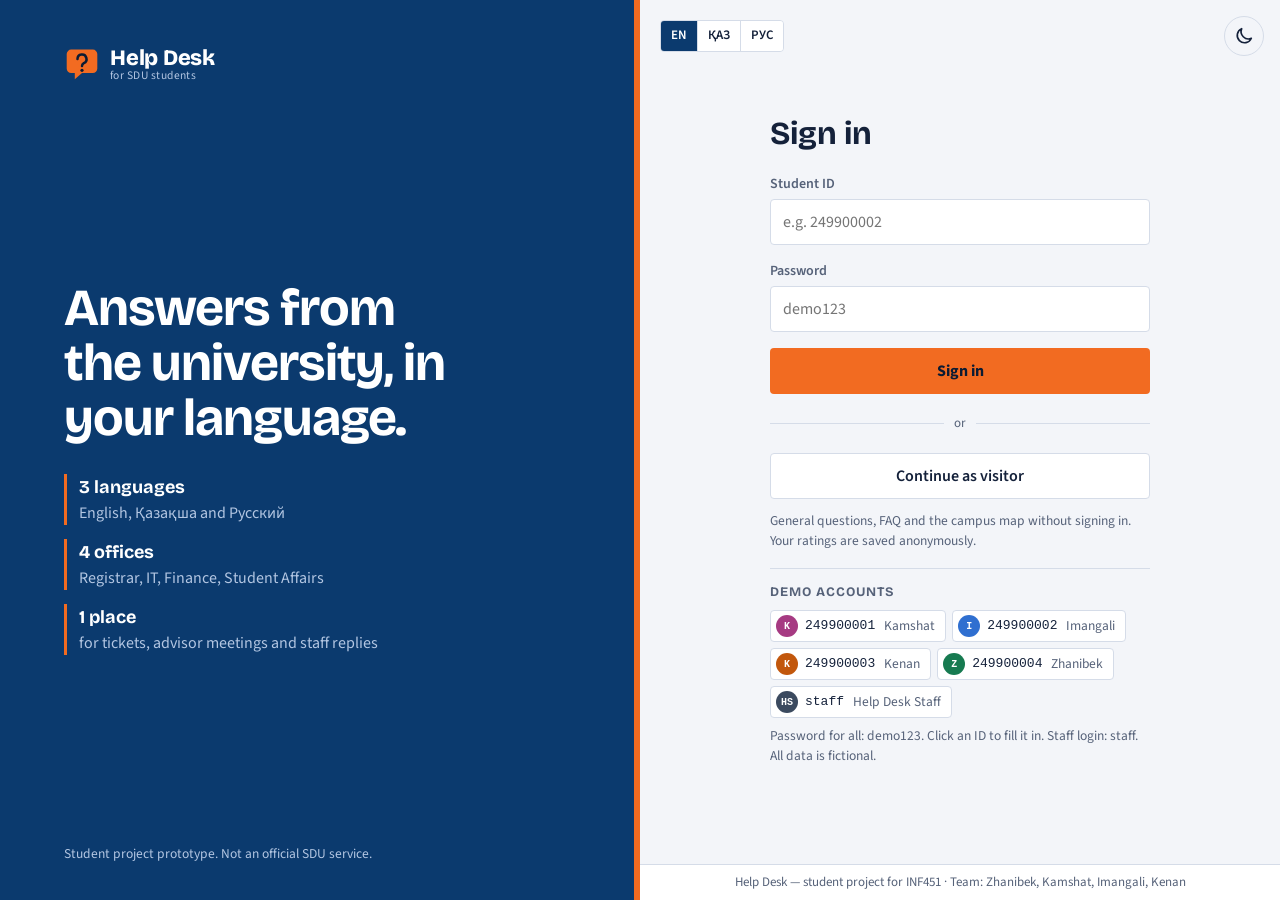
==== index.html @ fba57fc3 "update" ====
<!DOCTYPE html>
<html lang="en">
<head>
  <meta charset="UTF-8">
  <meta name="viewport" content="width=device-width, initial-scale=1.0">
  <title>SDU · Help Desk (demo)</title>
  <link rel="icon" type="image/svg+xml" href="data:image/svg+xml,%3Csvg xmlns='http://www.w3.org/2000/svg' viewBox='0 0 40 40'%3E%3Cpath d='M8 4h24a5 5 0 0 1 5 5v16a5 5 0 0 1-5 5H20l-8 7v-7H8a5 5 0 0 1-5-5V9a5 5 0 0 1 5-5z' fill='%23f26b21'/%3E%3Cpath d='M15 14.5a5 5 0 1 1 7 4.6c-1.4.8-2 1.6-2 3.2' fill='none' stroke='%230b1b33' stroke-width='2.8' stroke-linecap='round'/%3E%3Ccircle cx='20' cy='27' r='1.8' fill='%230b1b33'/%3E%3C/svg%3E">
  <script>try{document.documentElement.dataset.theme=localStorage.getItem('hd-theme')||(matchMedia('(prefers-color-scheme: dark)').matches?'dark':'light')}catch(e){}</script>
  <link rel="preconnect" href="https://fonts.googleapis.com">
  <link rel="preconnect" href="https://fonts.gstatic.com" crossorigin>
  <link rel="stylesheet" href="https://fonts.googleapis.com/css2?family=Bricolage+Grotesque:wght@600;700;800&family=Source+Sans+3:wght@400;500;600;700&display=swap">
  <link rel="stylesheet" href="style.css">
</head>
<body class="auth-out">

<svg width="0" height="0" style="position:absolute" aria-hidden="true" focusable="false">
  <symbol id="mark" viewBox="0 0 40 40">
    <path d="M8 4h24a5 5 0 0 1 5 5v16a5 5 0 0 1-5 5H20l-8 7v-7H8a5 5 0 0 1-5-5V9a5 5 0 0 1 5-5z" fill="#f26b21"/>
    <path d="M15 14.5a5 5 0 1 1 7 4.6c-1.4.8-2 1.6-2 3.2" fill="none" stroke="#0b1b33" stroke-width="2.8" stroke-linecap="round"/>
    <circle cx="20" cy="27" r="1.8" fill="#0b1b33"/>
  </symbol>
  <symbol id="i-sun" viewBox="0 0 24 24"><circle cx="12" cy="12" r="4"/><path d="M12 2.5v2.5M12 19v2.5M2.5 12H5M19 12h2.5M5.3 5.3l1.8 1.8M16.9 16.9l1.8 1.8M5.3 18.7l1.8-1.8M16.9 7.1l1.8-1.8"/></symbol>
  <symbol id="i-moon" viewBox="0 0 24 24"><path d="M20 14.5A8 8 0 0 1 9.5 4a8 8 0 1 0 10.5 10.5z"/></symbol>
</svg>

<div class="login" id="login">
  <div class="login-art">
    <div class="brand">
      <svg class="mark" viewBox="0 0 40 40" aria-hidden="true"><use href="#mark"/></svg>
      <span class="wm"><b>Help Desk</b><small>for SDU students</small></span>
    </div>
    <div class="art-body">
      <h1 data-i18n="login.h1">Answers from the university, in your language.</h1>
      <ul class="facts">
        <li><b data-i18n="login.f1">3 languages</b><span data-i18n="login.f1s">English, Қазақша and Русский</span></li>
        <li><b data-i18n="login.f2">4 offices</b><span data-i18n="login.f2s">Registrar, IT, Finance, Student Affairs</span></li>
        <li><b data-i18n="login.f3">1 place</b><span data-i18n="login.f3s">for tickets, advisor meetings and staff replies</span></li>
      </ul>
    </div>
    <p class="art-note" data-i18n="login.artnote">Student project prototype. Not an official SDU service.</p>
  </div>
  <div class="login-side">
    <div class="langsw" role="group" aria-label="Language">
      <button type="button" data-lang="en">EN</button><button type="button" data-lang="kk">ҚАЗ</button><button type="button" data-lang="ru">РУС</button>
    </div>
    <button type="button" class="icon-btn theme-btn" data-i18n-aria="theme" aria-label="Switch theme">
      <svg class="i i-sun" viewBox="0 0 24 24"><use href="#i-sun"/></svg><svg class="i i-moon" viewBox="0 0 24 24"><use href="#i-moon"/></svg>
    </button>
    <form class="login-card" id="login-form">
      <h2 data-i18n="login.title">Sign in</h2>
      <label class="fld"><span data-i18n="login.id">Student ID</span><input id="l-name" name="login" autocomplete="username" required data-i18n-ph="login.idph" placeholder="e.g. 249900002"></label>
      <label class="fld"><span data-i18n="login.pass">Password</span><input id="l-pass" name="password" type="password" autocomplete="current-password" required placeholder="demo123"></label>
      <p class="err" id="login-err" role="alert" hidden></p>
      <button type="submit" class="primary" data-i18n="login.submit">Sign in</button>
      <div class="orline"><span data-i18n="login.or">or</span></div>
      <button type="button" class="ghost2 guestbtn" id="guest-btn" data-i18n="login.guest">Continue as visitor</button>
      <p class="demo-note guest-note" data-i18n="login.guest.s">General questions, FAQ and the campus map without signing in. Your ratings are saved anonymously.</p>
      <div class="demoacc">
        <h3 data-i18n="login.demo">Demo accounts</h3>
        <div class="accs" id="accounts"></div>
        <p class="demo-note" data-i18n="login.note">Password for all: demo123. Click an ID to fill it in. Staff login: staff. All data is fictional.</p>
      </div>
    </form>
    <footer class="foot" data-i18n="foot">Help Desk — student project for INF451 · Team: Zhanibek, Kamshat, Imangali, Kenan</footer>
  </div>
</div>

<div class="app">
  <header class="bar">
    <button type="button" class="brand" id="brand" data-i18n-aria="brand" aria-label="Help Desk — Home">
      <svg class="mark" viewBox="0 0 40 40" aria-hidden="true"><use href="#mark"/></svg>
      <span class="wm"><b>Help Desk</b><small>for SDU students</small></span>
    </button>
    <button type="button" class="icon-btn menu" id="menu-btn" data-i18n-aria="menu" aria-label="Menu" aria-expanded="false" aria-controls="tabs">
      <svg class="i" viewBox="0 0 24 24"><path d="M4 7h16M4 12h16M4 17h16"/></svg>
    </button>
    <nav class="tabs" id="tabs" aria-label="Sections">
      <button id="nav-chat" class="no-staff" data-view="chat" data-i18n="nav.chat">Chat</button>
      <button id="nav-tickets" class="only-student" data-view="tickets"><span data-i18n="nav.tickets">My tickets</span> <span class="count" id="c-t">0</span></button>
      <button id="nav-appts" class="only-student" data-view="appts"><span data-i18n="nav.appts">Appointments</span> <span class="count" id="c-a">0</span></button>
      <button id="nav-staff" class="only-staff" data-view="staff"><span data-i18n="nav.board">Ticket board</span> <span class="count" id="c-s">0</span></button>
      <button id="nav-review" class="only-staff" data-view="review"><span data-i18n="nav.review">Review queue</span> <span class="count" id="c-r">0</span></button>
      <button id="nav-analytics" class="only-staff" data-view="analytics" data-i18n="nav.analytics">Analytics</button>
      <button id="nav-kb" class="only-staff" data-view="kb" data-i18n="nav.kb">Knowledge base</button>
      <button id="nav-ann" class="only-staff" data-view="ann" data-i18n="nav.ann">Announcements</button>
      <button id="nav-campus" data-view="campus" data-i18n="nav.campus">Campus map</button>
      <button id="nav-faq" data-view="faq" data-i18n="nav.faq">FAQ</button>
      <button id="nav-about" data-view="about" data-i18n="nav.about">About</button>
    </nav>
    <div class="tools">
      <div class="bellwrap only-student">
        <button type="button" class="icon-btn" id="bell" data-i18n-aria="bell" aria-label="Notifications" aria-haspopup="true" aria-expanded="false" aria-controls="bell-pop">
          <svg class="i" viewBox="0 0 24 24"><path d="M6 16v-5a6 6 0 0 1 12 0v5l1.5 2h-15z"/><path d="M10 20.5a2 2 0 0 0 4 0"/></svg>
          <span class="badge" id="bell-n" hidden>0</span>
        </button>
        <div class="pop bellpop" id="bell-pop" hidden><div id="bell-list"></div></div>
      </div>
      <button type="button" class="icon-btn theme-btn" data-i18n-aria="theme" aria-label="Switch theme">
        <svg class="i i-sun" viewBox="0 0 24 24"><use href="#i-sun"/></svg><svg class="i i-moon" viewBox="0 0 24 24"><use href="#i-moon"/></svg>
      </button>
      <div class="usermenu">
        <button type="button" class="userbtn" id="user-btn" aria-haspopup="true" aria-expanded="false" aria-controls="user-menu">
          <span class="av" id="who-av"></span><span class="uname" id="who-name"></span>
          <svg class="i caret" viewBox="0 0 24 24"><path d="m6 9 6 6 6-6"/></svg>
        </button>
        <div class="pop" id="user-menu" hidden>
          <div class="pwho"><b id="mn-name"></b><span id="mn-sub"></span></div>
          <div class="fld langfld"><span data-i18n="menu.lang">Interface language</span>
            <div class="langsw" role="group" aria-label="Language">
              <button type="button" data-lang="en">EN</button><button type="button" data-lang="kk">ҚАЗ</button><button type="button" data-lang="ru">РУС</button>
            </div>
          </div>
          <button type="button" class="mi only-student" id="tour-again" data-i18n="tour.again">Show tour again</button>
          <button type="button" class="mi no-guest" id="nav-reset" data-i18n="menu.reset">Reset demo</button>
          <button type="button" class="mi" id="logout" data-i18n="menu.logout">Log out</button>
        </div>
      </div>
    </div>
  </header>

  <main>
    <section class="view page home" id="v-home">
      <div class="wrap">
        <div class="banners" id="ban-home"></div>
        <p class="eyebrow" data-i18n="home.eyebrow">Student dashboard</p>
        <h2 class="hello" id="hello"></h2>
        <p class="hint" id="home-sub"></p>

        <div class="stats" id="stats"></div>

        <h3 class="sect" data-i18n="qa.title">Quick actions</h3>
        <div class="tiles">
          <button type="button" class="tile" data-qk="q.reg">
            <svg class="i" viewBox="0 0 24 24"><path d="M9 4h6v3H9z"/><path d="M7 5.5H5.5v15h13v-15H17"/><path d="m9 13.5 2 2 4-4.5"/></svg>
            <b data-i18n="t.reg">Registration</b><span data-i18n="t.reg.s">Check holds and prerequisites</span>
          </button>
          <button type="button" class="tile" id="tile-pay" data-qk="q.pay">
            <svg class="i" viewBox="0 0 24 24"><rect x="3" y="6" width="18" height="12" rx="1.5"/><path d="M3 10h18M6.5 15h3"/></svg>
            <b id="tile-pay-t">Pay tuition</b><span id="tile-pay-s">Balance and deadline</span>
          </button>
          <button type="button" class="tile" data-qk="q.adv">
            <svg class="i" viewBox="0 0 24 24"><rect x="4" y="5.5" width="16" height="15" rx="1.5"/><path d="M4 10h16M8.5 3.5v4M15.5 3.5v4"/></svg>
            <b data-i18n="t.adv">Book advisor</b><span data-i18n="t.adv.s">Pick a free slot</span>
          </button>
          <button type="button" class="tile" data-qk="q.it">
            <svg class="i" viewBox="0 0 24 24"><rect x="3" y="4.5" width="18" height="12" rx="1.5"/><path d="M8 20h8M12 16.5V20"/></svg>
            <b data-i18n="t.it">IT help</b><span data-i18n="t.it.s">Password, Wi-Fi, portal</span>
          </button>
          <button type="button" class="tile" data-qk="q.staff">
            <svg class="i" viewBox="0 0 24 24"><circle cx="12" cy="8.5" r="3.5"/><path d="M5 20c.8-4 3.5-6 7-6s6.2 2 7 6"/></svg>
            <b data-i18n="t.staff">Talk to staff</b><span data-i18n="t.staff.s">Join the queue</span>
          </button>
        </div>

        <form class="askbox" id="ask-form">
          <label for="ask-q" class="sect" data-i18n="ask.title">Ask Help Desk</label>
          <div class="askrow">
            <input id="ask-q" autocomplete="off" data-i18n-ph="ask.ph" placeholder="Ask Help Desk anything…">
            <button type="submit" class="primary" data-i18n="ask.send">Send</button>
          </div>
        </form>

        <div class="duo">
          <section class="blk"><h3 class="sect" data-i18n="dl.title">Upcoming deadlines</h3><ol class="dlist" id="deadlines"></ol></section>
          <section class="blk"><h3 class="sect" data-i18n="rec.title">Recent tickets</h3><div id="recent"></div></section>
        </div>
      </div>
    </section>

    <section class="view chatview" id="v-chat" hidden>
      <div class="chatwrap">
        <div class="banners" id="ban-chat"></div>
        <div class="log" id="log" aria-live="polite"></div>
        <div class="compose">
          <div class="quick" id="quick"></div>
          <form class="in" id="form">
            <input id="q" autocomplete="off" data-i18n-ph="chat.ph" placeholder="Type your question…" aria-label="Your question">
            <button type="submit" data-i18n="chat.send">Send</button>
          </form>
          <div class="sugg" id="sugg" hidden aria-live="polite"></div>
        </div>
      </div>
    </section>

    <section class="view page" id="v-tickets" hidden>
      <div class="wrap">
        <h2 data-i18n="tk.title">My tickets</h2>
        <p class="hint" data-i18n="tk.hint">Requests the assistant sent to university offices. Staff replies appear here.</p>
        <div id="tickets"></div>
      </div>
    </section>

    <section class="view page" id="v-appts" hidden>
      <div class="wrap">
        <h2 data-i18n="ap.title">Appointments</h2>
        <p class="hint" data-i18n="ap.hint">Advisor meetings booked from the chat. You get a reminder one hour before.</p>
        <div id="appts"></div>
      </div>
    </section>

    <section class="view page" id="v-faq" hidden>
      <div class="wrap">
        <h2 data-i18n="faq.title">FAQ</h2>
        <p class="hint" data-i18n="faq.hint">Search the answers the assistant uses in the chat.</p>
        <input id="faq-q" class="faqsearch" type="search" autocomplete="off" data-i18n-ph="faq.ph" placeholder="Search questions…" aria-label="Search">
        <div id="faq-list"></div>
      </div>
    </section>

    <section class="view page" id="v-campus" hidden>
      <div class="wrap">
        <h2 data-i18n="cm.title">Campus map</h2>
        <p class="hint" data-i18n="cm.hint">A schematic layout: the positions of the buildings are illustrative, not an exact map.</p>
        <div class="cmwrap">
          <div class="cmmap" id="cm-svg"></div>
          <div class="cmside">
            <form class="cmform" id="cm-form">
              <input id="cm-q" autocomplete="off" data-i18n-ph="cm.ph" placeholder="Room number, e.g. F305" aria-label="Room number">
              <button type="submit" class="primary sm" data-i18n="cm.find">Find</button>
            </form>
            <ul class="cmlegend" data-i18n-aria="cm.legend" aria-label="Room types">
              <li><i class="sw classroom"></i><span data-i18n="cm.t.classroom">Classroom</span></li>
              <li><i class="sw lecture"></i><span data-i18n="cm.t.lecture">Lecture hall</span></li>
              <li><i class="sw office"></i><span data-i18n="cm.t.office">Teacher's office</span></li>
              <li><i class="sw study"></i><span data-i18n="cm.t.study">Study room</span></li>
            </ul>
            <div id="cm-panel" aria-live="polite"></div>
          </div>
        </div>
      </div>
    </section>

    <section class="view page" id="v-staff" hidden>
      <h2 data-i18n="bd.title">Ticket board</h2>
      <p class="hint" data-i18n="bd.hint">Student requests from all offices. Open a card to read the conversation, reply or change the status.</p>
      <div class="board" id="s-board"></div>
      <div class="scrim" id="s-scrim" hidden></div>
      <div class="drawer" id="s-detail" role="dialog" aria-label="Ticket" hidden></div>
    </section>

    <section class="view page" id="v-review" hidden>
      <div class="wrap">
        <h2 data-i18n="rv.title">Review queue</h2>
        <p class="hint" data-i18n="rv.hint">Answers rated “Not helpful” in the chat. Check the answer, fix the content if needed and mark the item as reviewed.</p>
        <div id="rv-list"></div>
      </div>
    </section>

    <section class="view page" id="v-kb" hidden>
      <div class="wrap">
        <h2 data-i18n="kb.title">Knowledge base</h2>
        <p class="hint" data-i18n="kb.hint">FAQ and office entries that the chat bot and the FAQ page use.</p>
        <div class="kbbar">
          <input id="kb-q" class="faqsearch" type="search" autocomplete="off" data-i18n-ph="kb.ph" placeholder="Search entries…" data-i18n-aria="kb.ph" aria-label="Search entries">
          <button type="button" class="primary" id="kb-add" data-i18n="kb.add">Add entry</button>
        </div>
        <div id="kb-list"></div>
      </div>
      <div class="scrim" id="kb-scrim" hidden></div>
      <div class="drawer" id="kb-detail" role="dialog" aria-label="Knowledge base entry" hidden></div>
    </section>

    <section class="view page" id="v-denied" hidden>
      <div class="wrap denied">
        <h2 data-i18n="den.title">Access denied</h2>
        <p data-i18n="den.p">This section is available to Help Desk staff only.</p>
        <button type="button" class="ghost2" id="den-back" data-i18n="den.back">Go back</button>
      </div>
    </section>

    <section class="view page" id="v-analytics" hidden>
      <div class="wrap">
        <h2 data-i18n="an.title">Analytics</h2>
        <p class="hint" data-i18n="an.hint">Calculated live from tickets and chat activity stored in this browser.</p>
        <div id="an"></div>
      </div>
    </section>

    <section class="view page" id="v-ann" hidden>
      <div class="wrap">
        <h2 data-i18n="ann.title">Announcements</h2>
        <p class="hint" data-i18n="ann.hint">Publish a notice that students see above Home and Chat.</p>
        <form class="annform" id="ann-form">
          <label class="fld"><span data-i18n="ann.text">Announcement text</span><textarea id="ann-text" rows="3" required data-i18n-ph="ann.ph" placeholder="e.g. Registration opens on 16.11.2026"></textarea></label>
          <div class="annbar">
            <label class="fld inline"><span data-i18n="ann.level">Importance</span>
              <select id="ann-level"><option value="info" data-i18n="ann.info">Info</option><option value="warning" data-i18n="ann.warning">Warning</option></select>
            </label>
            <button type="submit" class="primary" data-i18n="ann.publish">Publish</button>
          </div>
        </form>
        <h3 class="sect" data-i18n="ann.list">All announcements</h3>
        <div id="ann-list"></div>
      </div>
    </section>

    <section class="view page about" id="v-about" hidden>
      <div id="about"></div>
    </section>
  </main>
</div>

<div class="tour" id="tour" hidden role="dialog" aria-modal="true" aria-labelledby="tour-t">
  <div class="tour-hl" id="tour-hl"></div>
  <div class="tour-card" id="tour-card">
    <small id="tour-n"></small>
    <h3 id="tour-t"></h3>
    <p id="tour-p"></p>
    <div class="tour-btns">
      <button type="button" class="ghost2" id="tour-skip" data-i18n="tour.skip">Skip</button>
      <button type="button" class="primary" id="tour-next">Next</button>
    </div>
  </div>
</div>

<script src="i18n.js"></script>
<script src="nlu.js"></script>
<script src="app.js"></script>
<script src="ui.js"></script>
</body>
</html>
---- style.css ----
[hidden]{display:none !important}

/* Tokens. Light is the base; dark is a separate, hand-tuned set (not an inversion). Theme comes from <html data-theme>. */
:root{
  --bg:#f3f5f9; --surface:#ffffff; --surface2:#eef2f8; --line:#d5dce8;
  --ink:#14213a; --muted:#566279;
  --navy:#0b3a6e; --head-bg:#0b3a6e; --head-ink:#ffffff; --head-muted:#b3c6e2; --head-line:rgba(255,255,255,.28);
  --accent:#f26b21; --on-accent:#0b1b33; --accent-hover:#ff7f3d;
  --link:#0b3a6e; --focus:#2f6fd0;
  --th-bg:#e4ebf5;
  --alert:#b3341f; --alert-soft:#fdeceb;
  --warn-soft:#fde8d9; --warn-ink:#a14312;
  --info:#2f6fd0; --info-soft:#dde9fb; --info-ink:#1d4f9c;
  --ok:#1a6b3a; --ok-soft:#dcf1e3;
  --me:#0b3a6e; --on-me:#ffffff; --staff-bub:#fff4de; --staff-line:#efd7a4;
  --shadow:0 6px 18px rgba(11,27,51,.12);
  --heading:"Bricolage Grotesque","Trebuchet MS","Segoe UI",sans-serif;
  --font:"Source Sans 3","Segoe UI",Arial,sans-serif;
  --mono:Consolas,"Courier New",monospace;
  color-scheme:light;
}
:root[data-theme="dark"]{
  --bg:#0d1627; --surface:#14223a; --surface2:#1b2d4b; --line:#2b4066;
  --ink:#e8eef9; --muted:#a4b3cf;
  --navy:#8ab8ff; --head-bg:#0a1a30; --head-ink:#ffffff; --head-muted:#9fb3d3; --head-line:rgba(255,255,255,.22);
  --accent:#ff8a3d; --on-accent:#0b1b33; --accent-hover:#ffa062;
  --link:#8ab8ff; --focus:#8ab8ff;
  --th-bg:#1d3050;
  --alert:#ff9c88; --alert-soft:#3a2022;
  --warn-soft:#3d2816; --warn-ink:#ffb88a;
  --info:#6aa5ff; --info-soft:#183257; --info-ink:#a6c8ff;
  --ok:#7fdca6; --ok-soft:#173a29;
  --me:#2d62b8; --on-me:#ffffff; --staff-bub:#2d2616; --staff-line:#5f4d22;
  --shadow:0 8px 22px rgba(0,0,0,.45);
  color-scheme:dark;
}
*{box-sizing:border-box}
html,body{height:100%}
body{background:var(--bg);color:var(--ink);font-family:var(--font);font-size:16px;line-height:1.5;margin:0}
button,input,textarea,select{font:inherit;color:inherit}
:focus-visible{outline:2px solid var(--focus);outline-offset:2px}
h1,h2,h3,h4{margin:0;font-family:var(--heading);text-wrap:balance}
.i{width:22px;height:22px;fill:none;stroke:currentColor;stroke-width:1.8;stroke-linecap:round;stroke-linejoin:round;flex:none}
.mono{font-family:var(--mono);font-size:13px}

/* ---------- shared controls ---------- */
button.primary,form.in button{border:0;background:var(--accent);color:var(--on-accent);border-radius:4px;padding:11px 20px;font-weight:700;cursor:pointer;transition:background .15s,transform .15s}
button.primary:hover,form.in button:hover{background:var(--accent-hover)}
button.primary:active,form.in button:active{transform:translateY(1px)}
.fld{display:flex;flex-direction:column;gap:4px;font-size:14px;font-weight:600;color:var(--muted)}
.fld input,.fld select,textarea{border:1px solid var(--line);border-radius:4px;padding:10px 12px;background:var(--surface);color:var(--ink);font-weight:400;font-size:16px}
.fld.inline{flex-direction:row;align-items:center;gap:8px}
.fld.inline select{padding:6px 8px}
.icon-btn{display:grid;place-items:center;width:40px;height:40px;border:1px solid var(--head-line);background:transparent;color:inherit;border-radius:50%;cursor:pointer;transition:background .15s}
.icon-btn:hover{background:rgba(255,255,255,.14)}
[data-theme="dark"] .i-moon,[data-theme="light"] .i-sun{display:none}
.demo{display:inline-block;font-size:12px;font-weight:700;color:var(--on-accent);background:var(--accent);border-radius:3px;padding:2px 8px;white-space:nowrap;text-transform:uppercase;letter-spacing:.05em}
.chip{display:inline-block;font-size:12.5px;font-weight:700;border-radius:3px;padding:2px 8px;background:var(--info-soft);color:var(--info-ink);white-space:nowrap}
.chip.warn{background:var(--warn-soft);color:var(--warn-ink)}
.chip.prog{background:var(--info-soft);color:var(--info-ink)}
.chip.done{background:var(--ok-soft);color:var(--ok)}
.count{font-size:12px;font-weight:700;background:var(--head-line);border-radius:3px;padding:0 6px;font-variant-numeric:tabular-nums}
.empty{background:var(--surface);border:1px dashed var(--line);padding:28px;color:var(--muted);text-align:center}
.link{border:0;background:none;color:var(--alert);cursor:pointer;padding:0;font-size:14px;text-decoration:underline}
.tw{overflow-x:auto}
table{width:100%;border-collapse:collapse;background:var(--surface);border:1px solid var(--line)}
th,td{text-align:left;padding:11px 14px;border-bottom:1px solid var(--line);vertical-align:top}
th{font-size:12px;letter-spacing:.06em;text-transform:uppercase;color:var(--muted);font-weight:700;background:var(--th-bg)}
tr:last-child td{border-bottom:0}
.reply-note{margin-top:6px;font-size:14px;background:var(--info-soft);border-left:3px solid var(--info);padding:6px 10px}
.reply-note b{color:var(--info-ink)}

/* ---------- header ---------- */
.app{height:100%;display:grid;grid-template-rows:auto minmax(0,1fr)}
.nw{white-space:nowrap}
.av.sm{width:22px;height:22px;font-size:10px}
.foot{padding:8px max(20px,env(safe-area-inset-left,0px));font-size:13px;color:var(--muted);background:var(--surface);border-top:1px solid var(--line);text-align:center}
.bar{position:relative;z-index:30;background:var(--head-bg);color:var(--head-ink);border-bottom:3px solid var(--accent);padding:0 max(20px,env(safe-area-inset-right,0px)) 0 max(20px,env(safe-area-inset-left,0px));display:flex;align-items:center;gap:20px;flex-wrap:wrap}
.brand{display:flex;align-items:center;gap:10px;padding:10px 0}
.mark{width:36px;height:36px;flex:none}
.wm{display:flex;flex-direction:column;line-height:1.1}
.wm b{font-family:var(--heading);font-weight:800;font-size:22px;letter-spacing:-.01em}
.wm small{font-size:11.5px;color:var(--head-muted);letter-spacing:.04em}
.tabs{display:flex;align-self:stretch;flex:1;min-width:0}
.tabs button{display:flex;align-items:center;gap:8px;border:0;border-bottom:4px solid transparent;margin-bottom:-3px;background:transparent;color:var(--head-muted);padding:0 14px;cursor:pointer;font-weight:600;white-space:nowrap;transition:color .15s,background .15s}
.tabs button:hover{color:#fff;background:rgba(255,255,255,.08)}
.tabs button[aria-current="page"]{color:#fff;font-weight:700;border-bottom-color:var(--accent);background:rgba(255,255,255,.1)}
.tools{display:flex;align-items:center;gap:10px}
.usermenu{position:relative}
.userbtn{display:flex;align-items:center;gap:8px;border:1px solid var(--head-line);background:transparent;color:inherit;border-radius:24px;padding:4px 10px 4px 4px;cursor:pointer;font-weight:600;transition:background .15s}
.userbtn:hover,.userbtn[aria-expanded="true"]{background:rgba(255,255,255,.14)}
.userbtn .av{width:30px;height:30px;color:#fff !important}
.userbtn .caret{width:16px;height:16px}
.pop{position:absolute;right:0;top:calc(100% + 10px);width:270px;background:var(--surface);color:var(--ink);border:1px solid var(--line);box-shadow:var(--shadow);padding:8px;display:flex;flex-direction:column;gap:4px;animation:pop .15s ease-out}
.pwho{padding:8px 10px 10px;border-bottom:1px solid var(--line);margin-bottom:4px;display:flex;flex-direction:column}
.pwho span{font-size:13.5px;color:var(--muted)}
.pop .fld{padding:6px 10px 10px;border-bottom:1px solid var(--line);margin-bottom:4px}
.pop select{padding:7px 8px}
.mi{border:0;background:transparent;text-align:left;padding:9px 10px;cursor:pointer;border-radius:3px}
.mi:hover{background:var(--surface2)}
button.ghost{border:1px solid var(--head-line);background:transparent;color:inherit;border-radius:4px;padding:6px 12px;cursor:pointer;font-size:14px}
button.ghost:hover{background:rgba(255,255,255,.14)}
.menu{display:none;margin-left:auto}
@media (max-width:900px){
  .bar{gap:10px 12px}
  .brand{order:1}.tools{order:2;margin-left:auto}.menu{order:3;display:grid;margin-left:0}
  .tabs{order:4;display:none;flex:none;width:100%;flex-direction:column;align-self:auto;padding-bottom:8px}
  .bar.open .tabs{display:flex}
  .tabs button{padding:12px 4px;border-bottom:0;border-left:3px solid transparent;margin:0}
  .tabs button[aria-current="page"]{border-left-color:var(--accent)}
  .uname{display:none}
}

/* ---------- layout ---------- */
main{min-height:0;display:flex;flex-direction:column}
.view{flex:1;min-height:0;display:flex;flex-direction:column}
.view:not([hidden]){animation:fade .25s ease-out}
.page{padding:28px max(20px,env(safe-area-inset-right,0px)) 40px max(20px,env(safe-area-inset-left,0px));overflow-y:auto;display:block}
.wrap{max-width:1040px;margin:0 auto}
.page h2{font-size:30px;margin-bottom:4px;letter-spacing:-.01em}
.hint{color:var(--muted);margin:0 0 22px}

/* ---------- home ---------- */
.eyebrow{margin:0 0 4px;font-size:13px;font-weight:700;letter-spacing:.1em;text-transform:uppercase;color:var(--warn-ink)}
.page h2.hello{font-size:clamp(34px,5vw,52px);line-height:1.05;margin-bottom:10px}
.stats{display:grid;grid-template-columns:repeat(auto-fit,minmax(220px,1fr));gap:14px;margin-bottom:34px}
.stat{background:var(--surface);border:1px solid var(--line);border-left:5px solid var(--navy);padding:14px 16px;display:flex;flex-direction:column;gap:2px;transition:transform .18s,box-shadow .18s}
.stat:hover{transform:translateY(-2px);box-shadow:var(--shadow)}
.stat.alert{border-left-color:var(--alert);background:var(--alert-soft)}
.stat .k{font-size:12.5px;font-weight:700;letter-spacing:.06em;text-transform:uppercase;color:var(--muted)}
.stat .v{font-family:var(--heading);font-size:30px;line-height:1.15;font-weight:800}
.stat .v.small{font-size:21px;padding-block:5px}
.stat.alert .v,.stat.alert .k{color:var(--alert)}
.stat .s{font-size:14px;color:var(--muted)}
.textbtn{align-self:flex-start;border:0;background:none;padding:0;color:var(--link);font-weight:600;cursor:pointer}
.textbtn:hover{text-decoration:underline}
.sect{font-size:20px;margin-bottom:12px}
.stat.ok{border-left-color:var(--ok)}
.stat.ok .v{color:var(--ok)}
.tiles{display:grid;grid-template-columns:repeat(auto-fit,minmax(180px,1fr));grid-auto-rows:1fr;gap:14px;margin-bottom:34px}
.tile{display:flex;flex-direction:column;align-items:flex-start;gap:4px;text-align:left;background:var(--surface);border:1px solid var(--line);border-radius:12px;padding:16px;cursor:pointer;transition:transform .18s,box-shadow .18s,border-color .18s}
.tile .i{width:46px;height:46px;padding:11px;border-radius:8px;background:var(--warn-soft);color:var(--warn-ink);margin-bottom:8px;transition:background .18s,color .18s}
.tile b{font-family:var(--heading);font-size:17px}
.tile span{font-size:14px;color:var(--muted);display:-webkit-box;-webkit-line-clamp:2;-webkit-box-orient:vertical;overflow:hidden}
.askbox{margin-bottom:34px}
.askbox label{display:block;margin-bottom:10px}
.askrow{display:flex;gap:10px}
.askrow input{flex:1;min-width:0;font-size:19px;padding:16px 18px;border:2px solid var(--line);border-radius:4px;background:var(--surface);transition:border-color .15s}
.askrow input:focus{border-color:var(--accent);outline:none}
.askrow button{font-size:17px;padding:0 28px}
.duo{display:grid;grid-template-columns:1fr 1fr;gap:28px}
@media (max-width:820px){.duo{grid-template-columns:1fr}}
.dlist{list-style:none;margin:0;padding:0;border-top:1px solid var(--line)}
.dlist li{display:flex;gap:16px;align-items:center;padding:12px 0;border-bottom:1px solid var(--line)}
.dlist .dd{width:56px;flex:none;text-align:center;background:var(--surface);border:1px solid var(--line);border-top:4px solid var(--accent);padding:2px 0}
.dlist .dd b{display:block;font-family:var(--heading);font-size:24px;line-height:1.1}
.dlist .dd span{font-size:12px;text-transform:uppercase;letter-spacing:.06em;color:var(--muted)}
.dlist li div:last-child b{display:block}
.dlist li div:last-child span{font-size:14px;color:var(--muted)}
.rt{padding:12px 0;border-bottom:1px solid var(--line)}
.rt p{margin:4px 0 2px}
.rt .m{font-size:13px;color:var(--muted)}
.blk .textbtn{margin-top:12px}
.tile:hover{transform:translateY(-4px);box-shadow:var(--shadow);border-color:var(--accent)}
.tile:hover .i{background:var(--accent);color:var(--on-accent)}

/* ---------- chat ---------- */
.chatview{background:var(--bg)}
.chatwrap{flex:1;min-height:0;width:100%;max-width:820px;margin:0 auto;display:flex;flex-direction:column;background:var(--surface);border-inline:1px solid var(--line)}
.log{flex:1;overflow-y:auto;padding:22px 20px 12px;display:flex;flex-direction:column;gap:12px}
.row{display:flex;gap:10px;max-width:86%;animation:pop .28s ease-out}
.row.me{align-self:flex-end;flex-direction:row-reverse}
.av{width:32px;height:32px;border-radius:50%;flex:none;display:grid;place-items:center;font-size:12px;font-weight:700;background:var(--navy);color:var(--surface)}
[data-theme="dark"] .av{color:#0b1b33}
.row.me .av{background:var(--surface2);color:var(--muted)}
.row.staff .av{background:var(--accent);color:var(--on-accent)}
.bub{background:var(--surface2);border-radius:14px 14px 14px 3px;padding:10px 14px;min-width:0}
.row.me .bub{background:var(--me);color:var(--on-me);border-radius:14px 14px 3px 14px}
.row.staff .bub{background:var(--staff-bub);border:1px solid var(--staff-line)}
.bub b.t{display:block;margin-bottom:4px}
.bub ul,.bub ol{margin:6px 0 0;padding-left:20px}
.bub li{margin:2px 0}
.bub .no{color:var(--alert)}
.bub .yes{color:var(--ok)}
.src{display:block;margin-top:8px;font-size:12.5px;color:var(--muted)}
.src::before{content:"Source · "}
.acts{display:flex;flex-wrap:wrap;gap:6px;margin-top:10px}
.acts button{border:1px solid var(--link);color:var(--link);background:var(--surface);border-radius:4px;padding:5px 12px;cursor:pointer;font-size:14.5px;transition:background .15s}
.acts button:hover{background:var(--info-soft)}
.acts button:disabled{opacity:.45;cursor:default}
.fb{display:flex;gap:6px;margin-top:8px}
.fb button{border:1px solid var(--line);background:transparent;border-radius:4px;padding:2px 10px;font-size:12.5px;color:var(--muted);cursor:pointer}
.fb button[aria-pressed="true"]{border-color:var(--link);color:var(--link)}
.sys{align-self:center;font-size:13px;color:var(--muted)}
.compose{border-top:1px solid var(--line);padding:12px 20px 16px;background:var(--surface)}
.quick{display:flex;gap:6px;overflow-x:auto;padding-bottom:10px}
.quick button{flex:none;border:1px solid var(--line);background:var(--bg);border-radius:4px;padding:5px 12px;font-size:14px;cursor:pointer;color:var(--ink);transition:border-color .15s,color .15s}
.quick button:hover{border-color:var(--accent);color:var(--warn-ink)}
form.in{display:flex;gap:8px}
form.in input{flex:1;min-width:0;border:1px solid var(--line);border-radius:4px;padding:11px 14px;background:var(--bg)}

/* ---------- staff board ---------- */
.board{display:grid;grid-template-columns:repeat(3,minmax(0,1fr));gap:16px;align-items:start}
.col{background:var(--surface2);border-top:4px solid var(--accent);padding:12px}
.col[data-s="In-progress"]{border-top-color:var(--info)}
.col[data-s="Resolved"]{border-top-color:var(--ok)}
.col h3{font-size:15px;display:flex;justify-content:space-between;align-items:center;margin-bottom:10px}
.col .count{background:var(--surface);color:var(--muted)}
.tk{display:flex;flex-direction:column;gap:2px;width:100%;text-align:left;background:var(--surface);border:1px solid var(--line);border-radius:4px;padding:10px 12px;margin-bottom:10px;cursor:pointer;transition:transform .15s,box-shadow .15s,border-color .15s}
.tk:hover{transform:translateY(-2px);box-shadow:var(--shadow)}
.tk.sel{border-color:var(--accent);box-shadow:0 0 0 1px var(--accent)}
.tk .mono{color:var(--muted)}
.tk .nm{display:flex;align-items:center;gap:8px}
.tk .d{display:-webkit-box;-webkit-line-clamp:2;-webkit-box-orient:vertical;overflow:hidden;font-size:14.5px}
.tk .m{font-size:12.5px;color:var(--muted);margin-top:4px}
.col .none{color:var(--muted);font-size:14px;padding:6px 2px}
@media (max-width:900px){.board{grid-template-columns:1fr}}
.scrim{position:fixed;inset:0;background:rgba(5,12,24,.55);z-index:50;animation:fade .2s}
.drawer{position:fixed;top:0;right:0;bottom:0;width:min(520px,100vw);background:var(--surface);border-left:1px solid var(--line);box-shadow:var(--shadow);z-index:60;overflow-y:auto;animation:slide .25s ease-out}
.panel{padding:20px;display:flex;flex-direction:column;gap:16px}
.panel .ph{display:flex;justify-content:space-between;align-items:center}
.panel h3{font-size:22px}
.panel .x{color:var(--ink);border-color:var(--line);font-size:20px;line-height:1;padding:4px 11px}
.panel .x:hover{background:var(--surface2)}
.panel .meta{display:flex;flex-wrap:wrap;gap:4px 18px;font-size:14.5px;color:var(--muted)}
.panel .meta b{color:var(--ink)}
.thread{display:flex;flex-direction:column;gap:8px}
.msg{background:var(--surface2);border-radius:12px 12px 12px 3px;padding:8px 12px;max-width:92%}
.msg.staff{align-self:flex-end;background:var(--info-soft);border-radius:12px 12px 3px 12px}
.msg b{font-size:14px}
.msg span{font-size:12.5px;color:var(--muted);margin-left:8px}
.msg p{margin:2px 0 0}
.panel form{display:flex;flex-direction:column;gap:10px}
.panel textarea{resize:vertical;min-height:90px}
.panel .btns{display:flex;gap:8px}

/* ---------- about ---------- */
.about > div{max-width:980px;margin:0 auto}
.about h2{font-size:34px}
.about h3{font-size:22px;margin:32px 0 12px;padding-bottom:6px;border-bottom:3px solid var(--accent);display:inline-block}
.about p{margin:6px 0}
.about .lead{color:var(--muted);font-size:18px}
.sprints{display:grid;grid-template-columns:repeat(auto-fill,minmax(220px,1fr));gap:14px}
.sprint{background:var(--surface);border:1px solid var(--line);border-top:4px solid var(--navy);padding:14px;display:flex;flex-direction:column;gap:8px}
.sprint h4{font-size:16px}
.sprint .goal{font-size:14.5px;color:var(--muted)}
.sprint ul{margin:0;padding-left:18px;font-size:14.5px}

/* ---------- auth, roles ---------- */
body.auth-out .app{display:none}
body.auth-in .login{display:none}
body.role-student .only-staff,body.role-staff .only-student{display:none !important}

.login{min-height:100%;display:grid;grid-template-columns:1fr 1fr}
.login-art{background:var(--head-bg);color:#fff;padding:36px clamp(24px,5vw,64px);display:flex;flex-direction:column;justify-content:space-between;gap:32px;border-right:6px solid var(--accent)}
.login-art h1{font-size:clamp(32px,4.4vw,52px);line-height:1.06;letter-spacing:-.02em;max-width:14ch}
.facts{list-style:none;margin:28px 0 0;padding:0;display:flex;flex-direction:column;gap:14px;max-width:420px}
.facts li{color:var(--head-muted);border-left:3px solid var(--accent);padding-left:12px}
.facts b{display:block;color:#fff;font-family:var(--heading);font-size:18px}
.art-note{margin:0;font-size:13.5px;color:var(--head-muted)}
.login-side{position:relative;display:grid;place-items:center;padding:32px 20px}
.login-side .icon-btn{position:absolute;top:16px;right:16px;color:var(--ink);border-color:var(--line)}
.login-side .icon-btn:hover{background:var(--surface2)}
.login-card{width:100%;max-width:380px;display:flex;flex-direction:column;gap:16px}
.login-card h2{font-size:32px}
.seg{margin:0;padding:0;display:grid;grid-template-columns:1fr 1fr;border:2px solid var(--navy);border-radius:4px;overflow:hidden}
.seg legend{position:absolute;width:1px;height:1px;overflow:hidden;clip:rect(0 0 0 0)}
.seg label{display:block}
.seg input{position:absolute;opacity:0;pointer-events:none}
.seg span{display:block;text-align:center;padding:9px;cursor:pointer;color:var(--link);background:var(--surface);font-weight:700}
.seg input:checked + span{background:var(--navy);color:var(--surface)}
[data-theme="dark"] .seg input:checked + span{color:#0b1b33}
.seg input:focus-visible + span{outline:2px solid var(--focus);outline-offset:-4px}
.demo-note{margin:0;font-size:13.5px;color:var(--muted)}
.err{margin:0;padding:9px 12px;background:var(--alert-soft);color:var(--alert);border-left:4px solid var(--alert);font-size:14.5px}
.demoacc{border-top:1px solid var(--line);padding-top:14px;display:flex;flex-direction:column;gap:8px}
.demoacc h3{font-size:13px;letter-spacing:.08em;text-transform:uppercase;color:var(--muted)}
.accs{display:flex;flex-wrap:wrap;gap:6px}
.acc{display:flex;align-items:center;gap:7px;border:1px solid var(--line);background:var(--surface);border-radius:4px;padding:4px 10px 4px 5px;cursor:pointer;font-family:var(--mono);font-size:13px;transition:border-color .15s,transform .15s}
.acc em{font-style:normal;font-family:var(--font);font-size:13.5px;color:var(--muted)}
.acc:hover{border-color:var(--accent);transform:translateY(-1px)}
.login-side .foot{position:absolute;left:0;right:0;bottom:0}
.login-side{padding-bottom:56px}
@media (max-width:820px){
  .login{grid-template-columns:1fr}
  .login-art{border-right:0;border-bottom:6px solid var(--accent);gap:18px;padding-block:24px}
  .facts{display:none}
  .login-art h1{font-size:28px;max-width:none}
}

@keyframes fade{from{opacity:0}}
@keyframes pop{from{opacity:0;transform:translateY(8px)}}
@keyframes slide{from{transform:translateX(40px);opacity:0}}
@media (prefers-reduced-motion:reduce){
  *,*::before,*::after{animation:none !important;transition:none !important}
  .tile:hover,.tk:hover,.stat:hover{transform:none}
}

/* ---------- v3: nav icon, brand button, bell, language switch, footer in flow ---------- */
.app{grid-template-rows:auto minmax(0,1fr)}
button.brand{background:none;border:0;color:inherit;cursor:pointer;text-align:left;font:inherit}
button.brand:hover .wm b{color:var(--accent)}
.navicon{padding:0 16px !important}
.page .foot{margin-top:56px;padding:16px 0 0;background:none;border-top:1px solid var(--line);text-align:center}
.src::before{content:attr(data-l) " · "}
.tile b{white-space:nowrap;overflow:hidden;text-overflow:ellipsis;max-width:100%}
.bellwrap{position:relative}
.bellwrap .icon-btn{position:relative}
.badge{position:absolute;top:-4px;right:-4px;min-width:18px;height:18px;padding:0 4px;border-radius:9px;background:var(--accent);color:var(--on-accent);font-size:11px;font-weight:700;display:grid;place-items:center;border:2px solid var(--head-bg)}
.bellpop{width:340px;max-width:calc(100vw - 24px);padding:6px;max-height:70vh;overflow-y:auto}
.note{display:flex;flex-direction:column;gap:2px;width:100%;text-align:left;border:0;border-left:3px solid transparent;background:transparent;padding:10px 12px;cursor:pointer;border-radius:3px}
.note:hover{background:var(--surface2)}
.note.unread{border-left-color:var(--accent);background:var(--warn-soft)}
.note small{color:var(--muted);font-size:12.5px}
.bellpop .none{padding:14px;color:var(--muted)}
@keyframes flash{from{background:var(--warn-soft);outline:2px solid var(--accent)}to{background:transparent;outline:2px solid transparent}}
tr.flash td{animation:flash 2.2s ease-out}
.langsw{display:inline-flex;border:1px solid var(--line);border-radius:4px;overflow:hidden}
.langsw button{border:0;background:var(--surface);color:var(--ink);padding:5px 10px;cursor:pointer;font-weight:600;font-size:13px}
.langsw button+button{border-left:1px solid var(--line)}
.langsw button[aria-pressed="true"]{background:var(--navy);color:var(--surface)}
[data-theme="dark"] .langsw button[aria-pressed="true"]{color:#0b1b33}
.langfld{gap:6px}
.login-side .langsw{position:absolute;top:20px;left:20px}
.demoacc .acc em{margin-left:2px}

/* FAQ */
.faqsearch{width:100%;font-size:17px;padding:13px 16px;border:2px solid var(--line);border-radius:4px;background:var(--surface);margin-bottom:18px}
.faqsearch:focus{border-color:var(--accent);outline:none}
.faq{background:var(--surface);border:1px solid var(--line);border-left:4px solid var(--navy);padding:14px 18px;margin-bottom:12px}
.faq h3{font-size:18px;margin:4px 0 6px}
.faq p{margin:0}
.faq ol{margin:0;padding-left:22px}
.faq .tag{font-size:12px;font-weight:700;letter-spacing:.06em;text-transform:uppercase;color:var(--warn-ink)}

/* analytics */
.brow{display:grid;grid-template-columns:minmax(120px,200px) 1fr 36px;gap:12px;align-items:center;padding:6px 0}
.brow b{text-align:right;font-variant-numeric:tabular-nums}
.track{height:12px;background:var(--surface2)}
.track i{display:block;height:100%;background:var(--navy)}
.track i.o{background:var(--accent)}.track i.p{background:var(--info)}.track i.g{background:var(--ok)}
.blk{margin-bottom:28px}

/* about tabs, sprint board, burndown */
.tabs2{display:flex;gap:4px;border-bottom:2px solid var(--line);margin:14px 0 8px}
.tabs2 button{border:0;border-bottom:4px solid transparent;margin-bottom:-2px;background:none;padding:10px 16px;font-weight:600;cursor:pointer;color:var(--muted)}
.tabs2 button[aria-selected="true"]{color:var(--ink);border-bottom-color:var(--accent)}
.about .blk h3{display:flex;gap:10px;align-items:center;border-bottom:0;padding:0;margin:28px 0 10px}
.s1{margin:0;padding-left:20px}
.meta2{margin:0 0 12px;color:var(--muted)}
.sboard{margin-bottom:8px}
.sc{display:flex;flex-direction:column;gap:2px;background:var(--surface);border:1px solid var(--line);border-radius:4px;padding:10px 12px;margin-bottom:10px}
.sc .sm{font-size:13.5px;color:var(--muted);display:flex;align-items:center;gap:6px}
.burn{width:100%;max-width:700px;height:auto;display:block;background:var(--surface);border:1px solid var(--line)}
.burn .grid{stroke:var(--line);stroke-width:1}
.burn .ax{fill:var(--muted);font-size:11px}
.burn .ideal{fill:none;stroke:var(--muted);stroke-width:2;stroke-dasharray:6 5}
.burn .act{fill:none;stroke:var(--accent);stroke-width:3}
.burn .dot{fill:var(--accent);stroke:var(--surface);stroke-width:1.5}
.legend{display:flex;gap:16px;align-items:center;color:var(--muted);font-size:14px;margin:8px 0 0}
.legend i{display:inline-block;width:26px;height:0;border-top:3px solid var(--accent);vertical-align:middle;margin-right:4px}
.legend i.l-ideal{border-top:2px dashed var(--muted)}
.about td .av.sm{vertical-align:middle}

/* ---------- v4: typing, banners, ratings, announcements, tour ---------- */
.ghost2{border:1px solid var(--line);background:var(--surface);color:var(--ink);border-radius:4px;padding:7px 14px;cursor:pointer;font-weight:600}
.ghost2:hover{border-color:var(--accent)}
button.primary.sm{padding:7px 14px;font-size:14px;align-self:flex-start}

.row.typing .bub{display:flex;align-items:center;gap:10px}
.dots{display:inline-flex;gap:4px}
.dots i{width:7px;height:7px;border-radius:50%;background:var(--muted);animation:blink 1.1s infinite ease-in-out}
.dots i:nth-child(2){animation-delay:.18s}.dots i:nth-child(3){animation-delay:.36s}
.tl{font-size:13px;color:var(--muted)}
@keyframes blink{0%,70%,100%{opacity:.25;transform:translateY(0)}35%{opacity:1;transform:translateY(-3px)}}

.banners:empty{display:none}
.banners{display:flex;flex-direction:column;gap:8px;margin-bottom:16px}
.chatwrap .banners{margin:0;padding:12px 20px 0}
.banner{display:flex;align-items:flex-start;gap:10px;padding:10px 12px;border-left:4px solid var(--info);background:var(--info-soft);color:var(--info-ink)}
.banner.warning{border-left-color:var(--accent);background:var(--warn-soft);color:var(--warn-ink)}
.banner span{flex:1}
.banner b{font-weight:700}
.bx{border:0;background:none;color:inherit;font-size:22px;line-height:1;cursor:pointer;padding:0 4px}
.bx:hover{opacity:.7}

.rate,.rated{margin-top:10px;padding:10px 12px;background:var(--surface2);border-left:3px solid var(--accent);display:flex;flex-direction:column;gap:8px;font-size:14.5px}
.rated p{margin:0}
.rate textarea{width:100%;border:1px solid var(--line);border-radius:4px;padding:8px 10px;background:var(--surface);resize:vertical;font-size:14.5px}
.starpick{display:flex;gap:2px}
.star{border:0;background:none;font-size:26px;line-height:1;color:var(--line);cursor:pointer;padding:0 2px;transition:transform .12s,color .12s}
.star:hover{transform:scale(1.15)}
.star.on{color:var(--accent)}
.stars{color:var(--accent);letter-spacing:2px;white-space:nowrap}
.rerr{color:var(--alert);font-size:13.5px}
.rev{padding:10px 0;border-bottom:1px solid var(--line)}
.rev p{margin:2px 0 0}
.rev small{color:var(--muted)}

.annform{display:flex;flex-direction:column;gap:12px;margin-bottom:28px;max-width:720px}
.annform textarea{width:100%;resize:vertical}
.annbar{display:flex;gap:16px;align-items:center;flex-wrap:wrap}
.annrow{display:flex;justify-content:space-between;gap:16px;align-items:flex-start;background:var(--surface);border:1px solid var(--line);border-left:4px solid var(--info);padding:12px 16px;margin-bottom:10px}
.annrow.warning{border-left-color:var(--accent)}
.annrow p{margin:6px 0 2px}
.annrow small{color:var(--muted)}
.fld.inline select{padding:7px 10px}

.tour{position:fixed;inset:0;z-index:200}
.tour-hl{position:fixed;border-radius:6px;box-shadow:0 0 0 9999px rgba(5,12,24,.62),0 0 0 3px var(--accent);pointer-events:none;transition:top .25s,left .25s,width .25s,height .25s}
.tour-card{position:fixed;background:var(--surface);color:var(--ink);border:1px solid var(--line);border-top:4px solid var(--accent);padding:16px 18px;box-shadow:var(--shadow);animation:pop .25s ease-out}
.tour-card small{color:var(--muted);font-weight:700;letter-spacing:.06em}
.tour-card h3{font-size:19px;margin:2px 0 6px}
.tour-card p{margin:0 0 14px}
.tour-btns{display:flex;justify-content:space-between;gap:10px}

/* ---------- v5: priority, SLA, chat suggestions ---------- */
.tkh{display:flex;flex-wrap:wrap;align-items:center;gap:6px}
.prio{font-size:11.5px;font-weight:700;letter-spacing:.04em;text-transform:uppercase;padding:1px 6px;border-radius:3px}
.prio.high{background:var(--alert-soft);color:var(--alert)}
.prio.medium{background:var(--warn-soft);color:var(--warn-ink)}
.prio.low{background:var(--surface2);color:var(--muted)}
.sla{font-size:12px;font-weight:700;color:var(--muted);margin-left:auto}
.sla.soon{color:var(--warn-ink)}
.sla.over{background:var(--alert);color:var(--surface);padding:1px 7px;border-radius:3px}
.tk{border-left:4px solid var(--line)}
.tk[data-p="high"]{border-left-color:var(--alert)}
.tk[data-p="medium"]{border-left-color:var(--accent)}
.selrow{display:flex;flex-wrap:wrap;gap:8px 20px}
.sugg{display:flex;flex-wrap:wrap;gap:6px;align-items:center;padding-top:10px}
.sugg .sl{width:100%;font-size:12.5px;font-weight:700;letter-spacing:.05em;text-transform:uppercase;color:var(--muted)}
.sugg button{border:1px solid var(--line);background:var(--bg);border-radius:4px;padding:6px 12px;cursor:pointer;text-align:left;font-size:14.5px;transition:border-color .15s}
.sugg button:hover{border-color:var(--accent)}

/* ---------- v6: campus map ---------- */
:root{--c-class:#2f6fd0;--c-lect:#f26b21;--c-office:#1a8a4a;--c-study:#0e8a8a}
:root[data-theme="dark"]{--c-class:#6aa5ff;--c-lect:#ff8a3d;--c-office:#5fd08a;--c-study:#4fd0d0}
.cmwrap{display:grid;grid-template-columns:minmax(0,1fr) 320px;gap:24px;align-items:start}
@media (max-width:980px){.cmwrap{grid-template-columns:1fr}}
.cmmap{background:var(--surface);border:1px solid var(--line);padding:10px}
svg.campus{width:100%;height:auto;display:block}
.campus .zone{fill:none;stroke:var(--line);stroke-width:2;stroke-dasharray:6 5}
.campus .zt{fill:var(--muted);font-size:13px;font-weight:700;letter-spacing:.06em;text-transform:uppercase}
.campus .frame{fill:var(--surface);stroke:var(--line);stroke-width:2}
.campus .bl-t{fill:var(--ink);font-family:var(--heading);font-weight:800;font-size:18px}
.campus .fl-n{fill:var(--muted);font-size:12px;font-weight:700}
.campus .bt{fill:var(--on-accent);font-weight:800;font-size:15px}
.campus .tab-t{fill:var(--on-accent);font-size:11px;font-weight:700}
.campus .fb{fill:none;stroke:transparent;stroke-width:3}
.campus .bld,.campus .brl{cursor:pointer}
.campus .bld:hover .frame{stroke:var(--muted)}
.campus .bld.sel .frame{stroke:var(--accent);stroke-width:4}
.campus .fl.sel .fb{stroke:var(--accent)}
.campus .brl .seg{stroke:transparent;stroke-width:4}
.campus .brl:hover .seg{stroke:var(--muted)}
.campus .brl.sel .seg{stroke:var(--ink)}
.campus g:focus-visible{outline:none}
.campus g:focus-visible .frame,.campus g:focus-visible .seg{stroke:var(--focus);stroke-width:4}
.seg.classroom,.sw.classroom{fill:var(--c-class);background:var(--c-class)}
.seg.lecture,.sw.lecture{fill:var(--c-lect);background:var(--c-lect)}
.seg.office,.sw.office{fill:var(--c-office);background:var(--c-office)}
.seg.study,.sw.study{fill:var(--c-study);background:var(--c-study)}
.campus .seg.classroom,.campus .seg.office,.campus .seg.study{opacity:.9}
.sw{display:inline-block;width:14px;height:14px;border-radius:3px;vertical-align:-2px;flex:none}
svg .sw{background:none}
.cmform{display:flex;gap:8px;margin-bottom:12px}
.cmform input{flex:1;min-width:0;border:2px solid var(--line);border-radius:4px;padding:9px 12px;background:var(--surface);font-size:16px}
.cmform input:focus{border-color:var(--accent);outline:none}
.cmlegend{list-style:none;margin:0 0 14px;padding:0;display:grid;grid-template-columns:1fr 1fr;gap:6px 12px;font-size:14px}
.cmlegend li{display:flex;align-items:center;gap:8px}
.cmcard{background:var(--surface);border:1px solid var(--line);border-top:4px solid var(--accent);padding:14px 16px}
.cmcard.nf{border-top-color:var(--alert)}
.cmcard h3{font-size:22px;margin-bottom:6px}
.cmcard p{margin:6px 0 0}
.cmcard dl{display:grid;grid-template-columns:auto 1fr;gap:4px 14px;margin:0}
.cmcard dt{color:var(--muted)}
.cmcard dd{margin:0;font-weight:600}
.cmfl{margin-top:10px}
.cmfl .chips{display:flex;flex-wrap:wrap;gap:5px;margin-top:5px}
.rm{border:1px solid var(--line);border-left-width:5px;background:var(--surface);border-radius:3px;padding:3px 8px;cursor:pointer;font-family:var(--mono);font-size:13px;transition:background .12s}
.rm:hover{background:var(--surface2)}
.rm.classroom{border-left-color:var(--c-class)}.rm.lecture{border-left-color:var(--c-lect)}
.rm.office{border-left-color:var(--c-office)}.rm.study{border-left-color:var(--c-study)}

/* ---------- v7: answer feedback, visitor mode, review queue (US14) ---------- */
body.role-staff .no-staff,body.role-guest .only-student,body.role-guest .only-staff,body.role-guest .no-guest{display:none !important}
.fb{flex-wrap:wrap;align-items:center}
.fbx{flex-basis:100%;display:flex;flex-wrap:wrap;align-items:center;gap:6px 10px;margin-top:2px}
.fbok{font-size:13px;color:var(--ok)}
.fbc{display:flex;gap:6px;flex:1 1 240px;min-width:0}
.fbc input{flex:1;min-width:0;border:1px solid var(--line);background:var(--surface);color:var(--ink);border-radius:4px;padding:4px 8px;font:inherit;font-size:13.5px}
.fbc input:focus{outline:2px solid var(--focus);outline-offset:1px}
.fbc button{border:1px solid var(--link);color:var(--link);background:var(--surface);border-radius:4px;padding:3px 10px;font-size:13px;cursor:pointer}
.fbn{display:flex;gap:12px;flex-basis:100%}
.fbn:empty{display:none}
.fbn button{border:0;background:none;padding:0;color:var(--link);text-decoration:underline;font-size:13.5px;cursor:pointer}
.orline{display:flex;align-items:center;gap:10px;color:var(--muted);font-size:13px;margin:4px 0}
.orline::before,.orline::after{content:"";flex:1;height:1px;background:var(--line)}
.guestbtn{width:100%;padding:10px 14px}
.guest-note{margin-top:-4px}
.rvi{background:var(--surface);border:1px solid var(--line);border-left:4px solid var(--accent);border-radius:6px;padding:14px 16px;margin:0 0 12px}
.rvi.done{border-left-color:var(--ok);opacity:.75}
.rvh{display:flex;flex-wrap:wrap;align-items:center;gap:8px 12px;margin-bottom:8px}
.rvh .who{font-weight:600;font-size:14px}
.rvh small{color:var(--muted);margin-left:auto}
.rvi dl{display:grid;grid-template-columns:110px 1fr;gap:4px 12px;margin:0 0 10px}
.rvi dt{color:var(--muted);font-size:13.5px}
.rvi dd{margin:0;overflow-wrap:anywhere}
.rvi dd em{color:var(--muted)}
@media (max-width:560px){.rvi dl{grid-template-columns:1fr}.rvi dd{margin-bottom:6px}.rvh small{margin-left:0}}
/* ---------- v8: analytics period and unanswered list, knowledge base, access denied (US15, US16) ---------- */
.anper{margin-top:0;margin-bottom:18px;flex-wrap:wrap}
.anper button[aria-pressed="true"]{color:var(--ink);border-bottom-color:var(--accent)}
.unq{display:flex;align-items:center;justify-content:space-between;gap:10px 16px;background:var(--surface);border:1px solid var(--line);border-radius:6px;padding:10px 14px;margin-bottom:8px}
.unq b{display:block;overflow-wrap:anywhere}
.unq .chips{display:flex;flex-wrap:wrap;align-items:center;gap:6px;margin-top:4px}
.unq small{color:var(--muted)}
.unq .ghost2{flex:none}
.kbbar{display:flex;gap:10px;align-items:center;margin-bottom:14px}
.kbbar .faqsearch{flex:1;margin:0;min-width:0}
.kbbar .primary{flex:none;padding:10px 16px}
.kbi{background:var(--surface);border:1px solid var(--line);border-left:4px solid var(--navy);border-radius:6px;padding:12px 16px;margin-bottom:10px}
.kbi.arch{border-left-color:var(--line);opacity:.7}
.kbh{display:flex;flex-wrap:wrap;align-items:center;gap:6px 10px}
.kbh small{color:var(--muted);margin-left:auto}
.kbh .tag,.kbvers .tag{font-size:12px;font-weight:700;letter-spacing:.06em;text-transform:uppercase;color:var(--warn-ink)}
.kbi h3{font-size:17px;margin:8px 0 4px}
.kbi p{margin:0 0 10px;color:var(--muted);overflow-wrap:anywhere}
.kbi .btns{display:flex;flex-wrap:wrap;gap:8px}
.kbi .ghost2{padding:5px 12px;font-size:14px}
.kbl{border:1px solid var(--line);border-radius:6px;padding:10px 12px 12px;margin:0;display:flex;flex-direction:column;gap:8px}
.kbl legend{font-weight:700;padding:0 6px;color:var(--ink)}
.kbl .miss{display:none;margin-left:6px}
.kbl.bad{border-color:var(--alert)}
.kbl.bad .miss{display:inline-block}
.kbl textarea{min-height:0}
.kberr{margin:0;color:var(--alert);font-weight:600}
.kbvers{list-style:none;margin:0;padding:0;display:flex;flex-direction:column;gap:8px}
.kbvers li{border:1px solid var(--line);border-radius:6px;padding:8px 12px;font-size:14.5px}
.kbvers li.act{border-color:var(--ok)}
.kbvers li.log{background:var(--surface2);color:var(--muted)}
.kbvers details{margin-top:6px}
.kbvers summary{cursor:pointer;color:var(--link)}
.kbvl{margin-top:6px;overflow-wrap:anywhere}
.kbvl p{margin:2px 0 0;white-space:pre-line;color:var(--muted)}
.denied{text-align:center;padding-top:40px}
.denied p{color:var(--muted);margin:10px auto 18px;max-width:46ch}
@media (max-width:560px){.unq{flex-direction:column;align-items:stretch}.kbbar{flex-direction:column;align-items:stretch}.kbh small{margin-left:0}}
/* the staff menu has 8 sections: compact tabs on medium screens, the hamburger menu below 1100px */
@media (max-width:1400px){body.role-staff .tabs button{padding:0 10px}body.role-staff .uname{display:none}}
@media (max-width:1100px){
  body.role-staff .bar{gap:10px 12px}
  body.role-staff .brand{order:1}body.role-staff .tools{order:2;margin-left:auto}body.role-staff .menu{order:3;display:grid;margin-left:0}
  body.role-staff .tabs{order:4;display:none;flex:none;width:100%;flex-direction:column;align-self:auto;padding-bottom:8px}
  body.role-staff .bar.open .tabs{display:flex}
  body.role-staff .tabs button{padding:12px 4px;border-bottom:0;border-left:3px solid transparent;margin:0}
  body.role-staff .tabs button[aria-current="page"]{border-left-color:var(--accent)}
}
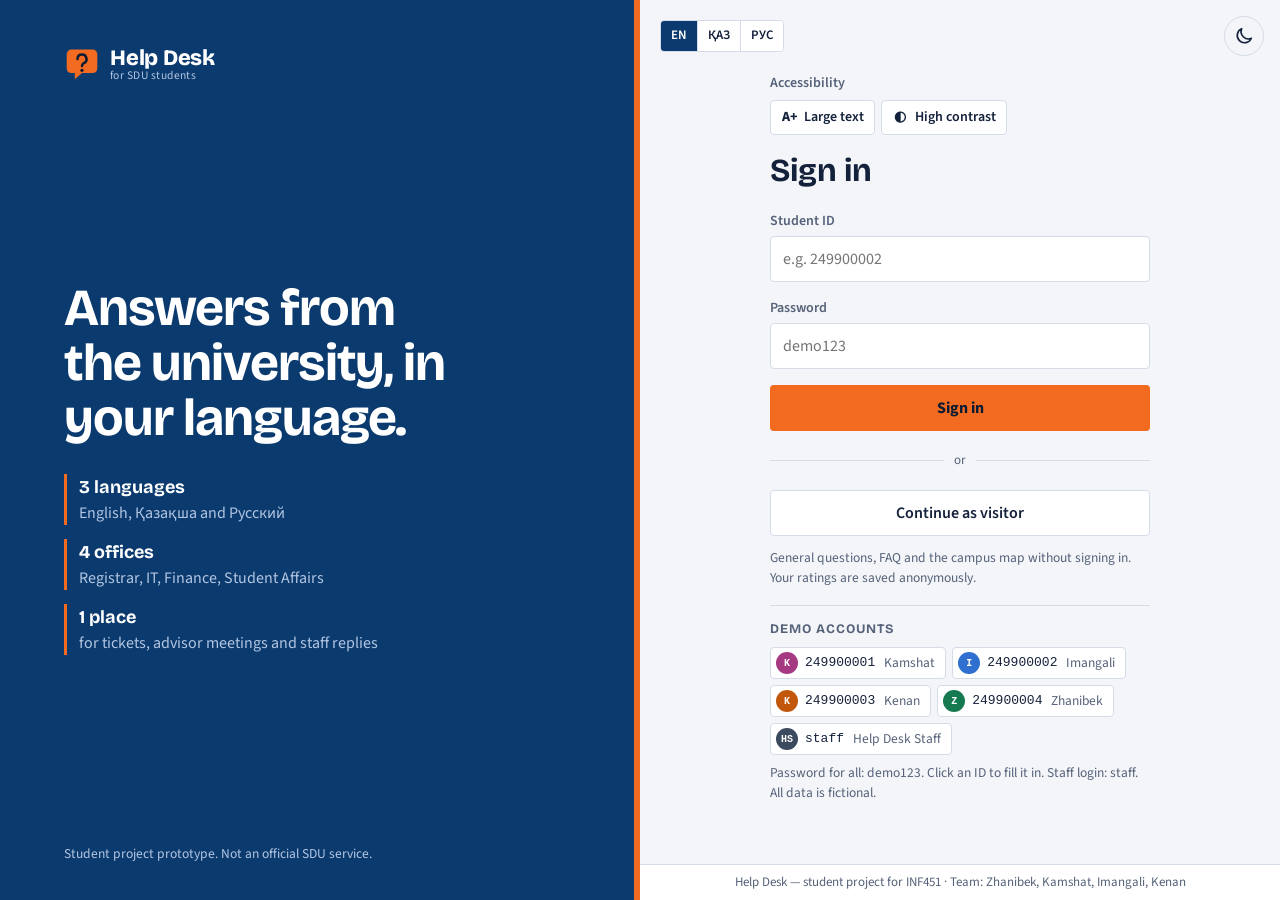
==== commit eea13303: "Sprint 6: US24 Accessibility & Voice Input Microphone button next to Send (Web Speech API, no librar" ====
--- a/index.html
+++ b/index.html
@@ -5,13 +5,15 @@
   <meta name="viewport" content="width=device-width, initial-scale=1.0">
   <title>SDU · Help Desk (demo)</title>
   <link rel="icon" type="image/svg+xml" href="data:image/svg+xml,%3Csvg xmlns='http://www.w3.org/2000/svg' viewBox='0 0 40 40'%3E%3Cpath d='M8 4h24a5 5 0 0 1 5 5v16a5 5 0 0 1-5 5H20l-8 7v-7H8a5 5 0 0 1-5-5V9a5 5 0 0 1 5-5z' fill='%23f26b21'/%3E%3Cpath d='M15 14.5a5 5 0 1 1 7 4.6c-1.4.8-2 1.6-2 3.2' fill='none' stroke='%230b1b33' stroke-width='2.8' stroke-linecap='round'/%3E%3Ccircle cx='20' cy='27' r='1.8' fill='%230b1b33'/%3E%3C/svg%3E">
-  <script>try{document.documentElement.dataset.theme=localStorage.getItem('hd-theme')||(matchMedia('(prefers-color-scheme: dark)').matches?'dark':'light')}catch(e){}</script>
+  <script>try{document.documentElement.dataset.theme=localStorage.getItem('hd-theme')||(matchMedia('(prefers-color-scheme: dark)').matches?'dark':'light')}catch(e){}
+  try{var a=JSON.parse(localStorage.getItem('hd-a11y')||'{}');document.documentElement.classList.toggle('a11y-large',!!a.large);document.documentElement.classList.toggle('a11y-contrast',!!a.contrast)}catch(e){}</script>
   <link rel="preconnect" href="https://fonts.googleapis.com">
   <link rel="preconnect" href="https://fonts.gstatic.com" crossorigin>
   <link rel="stylesheet" href="https://fonts.googleapis.com/css2?family=Bricolage+Grotesque:wght@600;700;800&family=Source+Sans+3:wght@400;500;600;700&display=swap">
   <link rel="stylesheet" href="style.css">
 </head>
 <body class="auth-out">
+<a class="skip" href="#main" data-i18n="skip">Skip to main content</a>
 
 <svg width="0" height="0" style="position:absolute" aria-hidden="true" focusable="false">
   <symbol id="mark" viewBox="0 0 40 40">
@@ -47,6 +49,12 @@
       <svg class="i i-sun" viewBox="0 0 24 24"><use href="#i-sun"/></svg><svg class="i i-moon" viewBox="0 0 24 24"><use href="#i-moon"/></svg>
     </button>
     <form class="login-card" id="login-form">
+      <div class="fld a11yfld login-ax"><span data-i18n="ax.group">Accessibility</span>
+            <div class="a11ysw" role="group" data-i18n-aria="ax.group" aria-label="Accessibility">
+              <button type="button" class="ax" data-ax="large" aria-pressed="false"><span class="axi" aria-hidden="true">A+</span><span data-i18n="ax.large">Large text</span></button>
+              <button type="button" class="ax" data-ax="contrast" aria-pressed="false"><span class="axi" aria-hidden="true">◐</span><span data-i18n="ax.contrast">High contrast</span></button>
+            </div>
+      </div>
       <h2 data-i18n="login.title">Sign in</h2>
       <label class="fld"><span data-i18n="login.id">Student ID</span><input id="l-name" name="login" autocomplete="username" required data-i18n-ph="login.idph" placeholder="e.g. 249900002"></label>
       <label class="fld"><span data-i18n="login.pass">Password</span><input id="l-pass" name="password" type="password" autocomplete="current-password" required placeholder="demo123"></label>
@@ -75,7 +83,7 @@
       <svg class="i" viewBox="0 0 24 24"><path d="M4 7h16M4 12h16M4 17h16"/></svg>
     </button>
     <nav class="tabs" id="tabs" aria-label="Sections">
-      <button id="nav-chat" class="no-staff" data-view="chat" data-i18n="nav.chat">Chat</button>
+      <button id="nav-chat" data-view="chat" data-i18n="nav.chat">Chat</button>
       <button id="nav-tickets" class="only-student" data-view="tickets"><span data-i18n="nav.tickets">My tickets</span> <span class="count" id="c-t">0</span></button>
       <button id="nav-appts" class="only-student" data-view="appts"><span data-i18n="nav.appts">Appointments</span> <span class="count" id="c-a">0</span></button>
       <button id="nav-staff" class="only-staff" data-view="staff"><span data-i18n="nav.board">Ticket board</span> <span class="count" id="c-s">0</span></button>
@@ -83,9 +91,17 @@
       <button id="nav-analytics" class="only-staff" data-view="analytics" data-i18n="nav.analytics">Analytics</button>
       <button id="nav-kb" class="only-staff" data-view="kb" data-i18n="nav.kb">Knowledge base</button>
       <button id="nav-ann" class="only-staff" data-view="ann" data-i18n="nav.ann">Announcements</button>
+      <button id="nav-att" class="only-staff" data-view="att" data-i18n="nav.att">Attendance (demo)</button>
+      <button id="nav-housing" class="only-staff" data-view="housing"><span data-i18n="nav.housing">Housing requests</span> <span class="count" id="c-h">0</span></button>
+      <button id="nav-history" data-view="history" data-i18n="nav.history">History</button>
       <button id="nav-campus" data-view="campus" data-i18n="nav.campus">Campus map</button>
       <button id="nav-faq" data-view="faq" data-i18n="nav.faq">FAQ</button>
       <button id="nav-about" data-view="about" data-i18n="nav.about">About</button>
+      <!-- staff only: secondary sections are moved here by ui.js (placeNav); on phones the list is shown inline in the hamburger menu -->
+      <div class="more only-staff" id="more">
+        <button type="button" id="more-btn" aria-haspopup="true" aria-expanded="false" aria-controls="more-pop"><span data-i18n="nav.more">More</span> <svg class="caret" viewBox="0 0 24 24" aria-hidden="true"><path d="m6 9 6 6 6-6"/></svg></button>
+        <div class="morepop" id="more-pop"></div>
+      </div>
     </nav>
     <div class="tools">
       <div class="bellwrap only-student">
@@ -100,8 +116,8 @@
       </button>
       <div class="usermenu">
         <button type="button" class="userbtn" id="user-btn" aria-haspopup="true" aria-expanded="false" aria-controls="user-menu">
-          <span class="av" id="who-av"></span><span class="uname" id="who-name"></span>
-          <svg class="i caret" viewBox="0 0 24 24"><path d="m6 9 6 6 6-6"/></svg>
+          <span class="av" id="who-av" aria-hidden="true"></span><span class="uname" id="who-name"></span><span class="sr-only" data-i18n="menu.user">User menu</span>
+          <svg class="i caret" viewBox="0 0 24 24" aria-hidden="true"><path d="m6 9 6 6 6-6"/></svg>
         </button>
         <div class="pop" id="user-menu" hidden>
           <div class="pwho"><b id="mn-name"></b><span id="mn-sub"></span></div>
@@ -110,7 +126,14 @@
               <button type="button" data-lang="en">EN</button><button type="button" data-lang="kk">ҚАЗ</button><button type="button" data-lang="ru">РУС</button>
             </div>
           </div>
+          <div class="fld a11yfld"><span data-i18n="ax.group">Accessibility</span>
+            <div class="a11ysw" role="group" data-i18n-aria="ax.group" aria-label="Accessibility">
+              <button type="button" class="ax" data-ax="large" aria-pressed="false"><span class="axi" aria-hidden="true">A+</span><span data-i18n="ax.large">Large text</span></button>
+              <button type="button" class="ax" data-ax="contrast" aria-pressed="false"><span class="axi" aria-hidden="true">◐</span><span data-i18n="ax.contrast">High contrast</span></button>
+            </div>
+          </div>
           <button type="button" class="mi only-student" id="tour-again" data-i18n="tour.again">Show tour again</button>
+          <button type="button" class="mi only-student" id="rem-toggle" data-i18n="rem.on">Reminders: on</button>
           <button type="button" class="mi no-guest" id="nav-reset" data-i18n="menu.reset">Reset demo</button>
           <button type="button" class="mi" id="logout" data-i18n="menu.logout">Log out</button>
         </div>
@@ -118,7 +141,8 @@
     </div>
   </header>
 
-  <main>
+  <main id="main" tabindex="-1">
+    <h1 class="sr-only">Help Desk</h1>
     <section class="view page home" id="v-home">
       <div class="wrap">
         <div class="banners" id="ban-home"></div>
@@ -170,15 +194,32 @@
     <section class="view chatview" id="v-chat" hidden>
       <div class="chatwrap">
         <div class="banners" id="ban-chat"></div>
-        <div class="log" id="log" aria-live="polite"></div>
+        <div class="chatbar"><h2 class="sr-only" data-i18n="nav.chat">Chat</h2><button type="button" class="ghost2 sm" id="new-chat" data-i18n="chat.new">New chat</button></div>
+        <div class="log" id="log" role="log" aria-live="polite" aria-relevant="additions" data-i18n-aria="chat.log" aria-label="Conversation"></div>
         <div class="compose">
           <div class="quick" id="quick"></div>
           <form class="in" id="form">
             <input id="q" autocomplete="off" data-i18n-ph="chat.ph" placeholder="Type your question…" aria-label="Your question">
+            <span class="mic">
+              <button type="button" class="micbtn" id="mic" aria-pressed="false" data-i18n-aria="mic.start" aria-label="Voice input">
+                <svg class="i" viewBox="0 0 24 24" aria-hidden="true"><rect x="9" y="3" width="6" height="11" rx="3"/><path d="M5.5 11a6.5 6.5 0 0 0 13 0M12 17.5V21M8.5 21h7"/></svg><span class="mict" data-i18n="mic.stop">Stop</span>
+              </button>
+              <select id="mic-lang" data-i18n-aria="mic.lang" aria-label="Recognition language"><option value="en">EN</option><option value="kk">ҚАЗ</option><option value="ru">РУС</option></select>
+            </span>
             <button type="submit" data-i18n="chat.send">Send</button>
           </form>
+          <div class="micst" id="mic-st" role="status" aria-live="assertive" hidden></div>
           <div class="sugg" id="sugg" hidden aria-live="polite"></div>
         </div>
+      </div>
+    </section>
+
+    <section class="view page" id="v-history" hidden>
+      <div class="wrap">
+        <h2 data-i18n="hi.title">Conversation history</h2>
+        <p class="hint" data-i18n="hi.hint">Your earlier conversations with the assistant. Only you can see them.</p>
+        <input id="hi-q" class="faqsearch" type="search" autocomplete="off" data-i18n-ph="hi.ph" placeholder="Search in all messages…" data-i18n-aria="hi.ph" aria-label="Search in all messages">
+        <div id="hi"></div>
       </div>
     </section>
 
@@ -210,12 +251,12 @@
     <section class="view page" id="v-campus" hidden>
       <div class="wrap">
         <h2 data-i18n="cm.title">Campus map</h2>
-        <p class="hint" data-i18n="cm.hint">A schematic layout: the positions of the buildings are illustrative, not an exact map.</p>
+        <p class="hint" data-i18n="cm.hint">Schematic layout, not to scale: the order of the blocks and services follows the real campus. Click a block, barrel or place for details.</p>
         <div class="cmwrap">
           <div class="cmmap" id="cm-svg"></div>
           <div class="cmside">
             <form class="cmform" id="cm-form">
-              <input id="cm-q" autocomplete="off" data-i18n-ph="cm.ph" placeholder="Room number, e.g. F305" aria-label="Room number">
+              <input id="cm-q" autocomplete="off" data-i18n-ph="cm.ph" placeholder="Room or place, e.g. F305, Library" aria-label="Room or place">
               <button type="submit" class="primary sm" data-i18n="cm.find">Find</button>
             </form>
             <ul class="cmlegend" data-i18n-aria="cm.legend" aria-label="Room types">
@@ -223,6 +264,13 @@
               <li><i class="sw lecture"></i><span data-i18n="cm.t.lecture">Lecture hall</span></li>
               <li><i class="sw office"></i><span data-i18n="cm.t.office">Teacher's office</span></li>
               <li><i class="sw study"></i><span data-i18n="cm.t.study">Study room</span></li>
+            </ul>
+            <ul class="cmlegend" data-i18n-aria="cm.lg" aria-label="Map legend">
+              <li><i class="sw blk"></i><span data-i18n="cm.lg.block">Block of the main building</span></li>
+              <li><i class="sw lecture round"></i><span data-i18n="cm.lg.lecture">Lecture hall (barrel)</span></li>
+              <li><i class="sw svc"></i><span data-i18n="cm.lg.svc">Service</span></li>
+              <li><i class="sw ent"></i><span data-i18n="cm.lg.ent">Entrance / exit</span></li>
+              <li><i class="sw oth"></i><span data-i18n="cm.lg.oth">Separate building</span></li>
             </ul>
             <div id="cm-panel" aria-live="polite"></div>
           </div>
@@ -294,6 +342,22 @@
       </div>
     </section>
 
+    <section class="view page" id="v-att" hidden>
+      <div class="wrap">
+        <h2 data-i18n="att.h">Attendance (demo)</h2>
+        <p class="hint" data-i18n="att.hint">Simulates a teacher marking an absence.</p>
+        <div id="att"></div>
+      </div>
+    </section>
+
+    <section class="view page" id="v-housing" hidden>
+      <div class="wrap">
+        <h2 data-i18n="hr.title">Housing requests</h2>
+        <p class="hint" data-i18n="hr.hint">Dormitory repair, room change and other requests from students.</p>
+        <div id="hr-list"></div>
+      </div>
+    </section>
+
     <section class="view page about" id="v-about" hidden>
       <div id="about"></div>
     </section>
--- a/style.css
+++ b/style.css
@@ -71,7 +71,7 @@
 .reply-note b{color:var(--info-ink)}
 
 /* ---------- header ---------- */
-.app{height:100%;display:grid;grid-template-rows:auto minmax(0,1fr)}
+.app{height:100%;display:grid;grid-template-rows:auto minmax(0,1fr);grid-template-columns:minmax(0,1fr)}   /* the column never grows past the screen (the quick-question row is wider on phones) */
 .nw{white-space:nowrap}
 .av.sm{width:22px;height:22px;font-size:10px}
 .foot{padding:8px max(20px,env(safe-area-inset-left,0px));font-size:13px;color:var(--muted);background:var(--surface);border-top:1px solid var(--line);text-align:center}
@@ -182,6 +182,16 @@
 .bub li{margin:2px 0}
 .bub .no{color:var(--alert)}
 .bub .yes{color:var(--ok)}
+/* compact table cards in the chat (grades, attendance) */
+.bub .tw{margin-top:8px}
+.bub table.bt{font-size:14px;border-radius:6px}
+.bub table.bt th,.bub table.bt td{padding:6px 9px}
+.bub table.bt th{font-size:11px}
+.bub table.bt td small{display:block;color:var(--muted);font-size:12px}
+.bub table.bt td:not(:first-child){white-space:nowrap}
+.bub .kv{display:flex;flex-wrap:wrap;gap:4px 18px;margin-top:8px;font-size:14.5px}
+.bub .kv b{font-size:16px}
+@media (max-width:560px){.row{max-width:96%}.bub table.bt th,.bub table.bt td{padding:5px 6px}}
 .src{display:block;margin-top:8px;font-size:12.5px;color:var(--muted)}
 .src::before{content:"Source · "}
 .acts{display:flex;flex-wrap:wrap;gap:6px;margin-top:10px}
@@ -435,6 +445,46 @@
 /* ---------- v6: campus map ---------- */
 :root{--c-class:#2f6fd0;--c-lect:#f26b21;--c-office:#1a8a4a;--c-study:#0e8a8a}
 :root[data-theme="dark"]{--c-class:#6aa5ff;--c-lect:#ff8a3d;--c-office:#5fd08a;--c-study:#4fd0d0}
+:root{--c-svc:#7448c4;--c-ent:#c79100;--c-oth:#e6ebf3}
+:root[data-theme="dark"]{--c-svc:#b392f0;--c-ent:#f2c14e;--c-oth:#26354d}
+.campus .corr{fill:var(--surface2);stroke:var(--line);stroke-width:1.5}
+.campus .ct{fill:var(--muted);font-size:12px;font-weight:700;letter-spacing:.12em;text-transform:uppercase}
+.campus .plc{cursor:pointer}
+.campus .plc .pf{stroke:transparent;stroke-width:3}
+.campus .plc.svc .pf{fill:var(--c-svc)}
+.campus .plc.ent .pf{fill:var(--c-ent)}
+.campus .plc.ent .pt{fill:#0b1b33}
+.campus .plc.oth .pf{fill:var(--c-oth);stroke:var(--line);stroke-width:1.5}
+.campus .plc.med .pf{fill:var(--surface);stroke:var(--alert);stroke-width:2}
+.campus .cross{fill:var(--alert)}
+.campus .pt{font-size:13px;font-weight:700;fill:#fff}
+.campus .plc.oth .pt{fill:var(--ink)}
+[data-theme="dark"] .campus .plc.svc .pt,[data-theme="dark"] .campus .plc.ent .pt{fill:#0b1b33}
+.campus .mt{font-size:12px;font-weight:700;fill:var(--alert)}
+.campus .plc:hover .pf{stroke:var(--muted)}
+.campus .plc.sel .pf{stroke:var(--accent);stroke-width:4}
+.campus g.plc:focus-visible .pf{stroke:var(--focus);stroke-width:4}
+.campus .exa{stroke:var(--c-ent);stroke-width:3;stroke-dasharray:6 4;fill:none}
+.campus .exh{fill:var(--c-ent)}
+.campus .wing{fill:none;stroke:var(--line);stroke-width:1.5;stroke-dasharray:5 4}
+.campus .wt{fill:var(--muted);font-size:11px;font-weight:700}
+.campus .orm{cursor:pointer}
+.campus .orm .seg{stroke:transparent;stroke-width:3}
+.campus .orm:hover .seg{stroke:var(--muted)}
+.campus .orm.sel .seg{stroke:var(--ink)}
+.campus g.orm:focus-visible .seg{stroke:var(--focus);stroke-width:3}
+.campus .ot{fill:var(--on-accent);font-size:11px;font-weight:800}
+.campus .et{font-size:12px;font-weight:800;fill:var(--ink)}
+.campus .mia{stroke:var(--c-ent);stroke-width:3;fill:none}
+.campus .mih{fill:var(--c-ent)}
+.campus .st,.campus .scale,.campus .na text{fill:var(--muted);font-size:12px;font-weight:700}
+.campus .scale{font-style:italic;font-weight:600}
+.campus .na path{fill:var(--muted)}
+.sw.blk{background:var(--surface);border:2px solid var(--line)}
+.sw.svc{background:var(--c-svc)}.sw.ent{background:var(--c-ent)}.sw.oth{background:var(--c-oth);border:1px solid var(--line)}
+.sw.round{border-radius:7px}
+.cmlegend + .cmlegend{border-top:1px solid var(--line);padding-top:10px}
+.cmcard.svc{border-top-color:var(--c-svc)}
 .cmwrap{display:grid;grid-template-columns:minmax(0,1fr) 320px;gap:24px;align-items:start}
 @media (max-width:980px){.cmwrap{grid-template-columns:1fr}}
 .cmmap{background:var(--surface);border:1px solid var(--line);padding:10px}
@@ -483,7 +533,7 @@
 .rm.office{border-left-color:var(--c-office)}.rm.study{border-left-color:var(--c-study)}
 
 /* ---------- v7: answer feedback, visitor mode, review queue (US14) ---------- */
-body.role-staff .no-staff,body.role-guest .only-student,body.role-guest .only-staff,body.role-guest .no-guest{display:none !important}
+body.role-guest .only-student,body.role-guest .only-staff,body.role-guest .no-guest{display:none !important}
 .fb{flex-wrap:wrap;align-items:center}
 .fbx{flex-basis:100%;display:flex;flex-wrap:wrap;align-items:center;gap:6px 10px;margin-top:2px}
 .fbok{font-size:13px;color:var(--ok)}
@@ -535,6 +585,13 @@
 .kbl.bad .miss{display:inline-block}
 .kbl textarea{min-height:0}
 .kberr{margin:0;color:var(--alert);font-weight:600}
+.kbxf{border:1px dashed var(--line);border-radius:6px;padding:10px 12px;margin:0}
+.kbxf .fld.inline input{padding:6px 8px;min-width:0}
+.kbxf input[name=x-place],.kbxf input[name=x-cplace],.kbxf input[name=x-room]{width:7em}
+.kbxf input[name=x-who],.kbxf input[name=x-mail],.kbxf input[name=x-tmail],.kbxf input[name=x-courses]{width:15em}
+.kbxf input[name=x-oh]{width:22em}
+.kbi p.kbxs,.kbvers .kbxs{margin:0 0 6px;font-size:14px;color:var(--ink);font-weight:600}
+@media (max-width:560px){.kbxf .fld.inline{flex-direction:column;align-items:stretch}.kbxf input[name]{width:100%}}
 .kbvers{list-style:none;margin:0;padding:0;display:flex;flex-direction:column;gap:8px}
 .kbvers li{border:1px solid var(--line);border-radius:6px;padding:8px 12px;font-size:14.5px}
 .kbvers li.act{border-color:var(--ok)}
@@ -546,13 +603,120 @@
 .denied{text-align:center;padding-top:40px}
 .denied p{color:var(--muted);margin:10px auto 18px;max-width:46ch}
 @media (max-width:560px){.unq{flex-direction:column;align-items:stretch}.kbbar{flex-direction:column;align-items:stretch}.kbh small{margin-left:0}}
-/* the staff menu has 8 sections: compact tabs on medium screens, the hamburger menu below 1100px */
-@media (max-width:1400px){body.role-staff .tabs button{padding:0 10px}body.role-staff .uname{display:none}}
-@media (max-width:1100px){
-  body.role-staff .bar{gap:10px 12px}
-  body.role-staff .brand{order:1}body.role-staff .tools{order:2;margin-left:auto}body.role-staff .menu{order:3;display:grid;margin-left:0}
-  body.role-staff .tabs{order:4;display:none;flex:none;width:100%;flex-direction:column;align-self:auto;padding-bottom:8px}
-  body.role-staff .bar.open .tabs{display:flex}
-  body.role-staff .tabs button{padding:12px 4px;border-bottom:0;border-left:3px solid transparent;margin:0}
-  body.role-staff .tabs button[aria-current="page"]{border-left-color:var(--accent)}
-}+/* ui.js adds nav-collapse when the tabs do not fit in the current language (staff sections beyond the main four are in "More ▾") */
+@media (max-width:1400px){body.role-staff .uname{display:none}}   /* the staff avatar stays; the name would push the menu into the hamburger in Kazakh */
+body.nav-collapse .bar{gap:10px 12px}
+body.nav-collapse .brand{order:1}body.nav-collapse .tools{order:2;margin-left:auto}body.nav-collapse .menu{order:3;display:grid;margin-left:0}
+body.nav-collapse .tabs{order:4;display:none;flex:none;width:100%;flex-direction:column;align-self:auto;padding-bottom:8px}
+body.nav-collapse .bar.open .tabs{display:flex}
+body.nav-collapse .tabs button{padding:12px 4px;border-bottom:0;border-left:3px solid transparent;margin:0}
+body.nav-collapse .tabs button[aria-current="page"]{border-left-color:var(--accent)}
+/* ---------- v9: story status on the About page ---------- */
+.col[data-s="Partial"]{border-top-color:var(--accent)}
+.col[data-s="Done"]{border-top-color:var(--ok)}
+.col[data-s="Planned"]{border-top-color:var(--line)}
+.stnote{display:block;margin-top:4px;font-size:13px;line-height:1.35;color:var(--muted)}
+.sc .av.sm{justify-content:center;color:#fff;font-size:10px}
+/* ---------- v10: Test assistant sits after the staff sections ---------- */
+body.role-staff #nav-chat{order:1}
+body.role-staff #nav-campus,body.role-staff #nav-faq,body.role-staff #nav-about{order:2}
+
+/* ---------- staff: Attendance (demo) (US18) ---------- */
+.attform{display:flex;flex-direction:column;gap:12px;margin-bottom:28px;max-width:720px;background:var(--surface);border:1px solid var(--line);border-radius:6px;padding:16px}
+.attform select{max-width:100%}
+.attnow{margin:0;display:flex;flex-wrap:wrap;align-items:center;gap:8px}
+.attmsg{margin:0;padding:8px 12px;border-left:4px solid var(--accent);background:var(--warn-soft);color:var(--warn-ink);font-weight:600}
+@media (max-width:560px){.attform .fld.inline{flex-direction:column;align-items:stretch}}
+
+/* ---------- staff: Housing requests (US20) ---------- */
+.hri .rvh .who{display:flex;align-items:center;gap:6px}
+.hri .fld.inline select{padding:6px 8px}
+
+/* ---------- staff menu: "More ▾" dropdown ----------
+   Phones and a collapsed menu: the button is hidden and the list is shown inline in the hamburger menu (display:contents).
+   Wide screens: a dropdown under the button. */
+.more{display:contents}
+#more-btn{display:none}
+.morepop{display:contents}
+@media (min-width:901px){
+  body:not(.nav-collapse) .more{display:flex;position:relative;align-self:stretch}
+  body:not(.nav-collapse) #more-btn{display:flex}
+  #more-btn .caret{width:16px;height:16px;fill:none;stroke:currentColor;stroke-width:2;transition:transform .15s}
+  .more.open #more-btn .caret{transform:rotate(180deg)}
+  #more-btn.cur{color:#fff;font-weight:700;border-bottom-color:var(--accent);background:rgba(255,255,255,.1)}
+  body:not(.nav-collapse) .morepop{display:none;position:absolute;left:0;top:calc(100% + 3px);z-index:40;min-width:230px;background:var(--surface);border:1px solid var(--line);box-shadow:var(--shadow);padding:6px;flex-direction:column;animation:pop .15s ease-out}
+  body:not(.nav-collapse) .more.open .morepop{display:flex}
+  body:not(.nav-collapse) .morepop button{width:100%;padding:10px 12px;margin:0;color:var(--ink);border-bottom:0;border-left:3px solid transparent;border-radius:3px;white-space:nowrap;order:0}
+  body:not(.nav-collapse) .morepop button:hover{background:var(--surface2);color:var(--ink)}
+  body:not(.nav-collapse) .morepop button[aria-current="page"]{color:var(--ink);background:var(--surface2);border-left-color:var(--accent)}
+}
+
+/* ---------- US23: conversation history ---------- */
+.sr-only{position:absolute !important;width:1px;height:1px;padding:0;margin:-1px;overflow:hidden;clip:rect(0 0 0 0);white-space:nowrap;border:0}
+.chatbar{display:flex;justify-content:flex-end;align-items:center;padding:8px 20px 0}
+.ghost2.sm{padding:5px 12px;font-size:14px}
+.hilist{list-style:none;margin:12px 0 0;padding:0;display:flex;flex-direction:column;gap:8px}
+.hiitem{width:100%;text-align:left;display:flex;flex-direction:column;gap:2px;background:var(--surface);border:1px solid var(--line);border-left:4px solid var(--navy);border-radius:6px;padding:10px 14px;cursor:pointer;color:var(--ink)}
+.hiitem:hover{background:var(--surface2)}
+.hiitem b{font-size:16.5px;overflow-wrap:anywhere}
+.hiwhen{font-size:13px;color:var(--muted)}
+.hisnip{font-size:14px;color:var(--muted);overflow-wrap:anywhere}
+mark{background:#ffe08a;color:#14213a;border-radius:2px;padding:0 1px}
+.hicount{margin:10px 0 0;font-weight:600}
+.hibar{display:flex;flex-wrap:wrap;align-items:center;gap:8px 14px;margin:12px 0}
+.hibar .btns{display:flex;gap:8px;margin-left:auto;flex-wrap:wrap}
+.hih{font-size:19px;margin:6px 0 2px;overflow-wrap:anywhere}
+.hilog{overflow:visible;padding:12px 0;background:transparent}
+.hiconfirm{display:flex;flex-wrap:wrap;align-items:center;gap:8px 12px;border:1px solid var(--alert);background:var(--alert-soft);border-radius:6px;padding:10px 14px;margin:0 0 10px}
+.hiconfirm p{margin:0;flex:1 1 240px;font-weight:600}
+button.danger{color:var(--alert);border-color:var(--alert)}
+button.primary.danger{background:var(--alert);color:#fff}
+[data-theme="dark"] button.primary.danger{color:#1a0d0b}
+.higuest p{margin:0 0 12px}
+@media (max-width:560px){.hibar .btns{margin-left:0}}
+
+/* ---------- US24: voice input ---------- */
+.mic{display:flex;align-items:stretch;border:1px solid var(--line);border-radius:4px;overflow:hidden;flex:none;background:var(--surface)}
+.micbtn{display:flex;align-items:center;gap:6px;border:0;background:transparent;color:var(--ink);padding:0 12px;cursor:pointer;min-height:44px}
+.micbtn:hover{background:var(--surface2)}
+.micbtn .mict{display:none;font-weight:700}
+.micbtn.rec{background:var(--alert);color:#fff}
+.micbtn.rec .mict{display:inline}
+[data-theme="dark"] .micbtn.rec{color:#1a0d0b}
+#mic-lang{border:0;border-left:1px solid var(--line);background:transparent;padding:0 6px;font-size:13px;font-weight:700;cursor:pointer}
+.micst{display:flex;align-items:center;gap:8px;margin-top:8px;font-size:14.5px;color:var(--ink);background:var(--surface2);border-left:4px solid var(--info);padding:7px 10px;border-radius:3px}
+.micst.rec{border-left-color:var(--alert);font-weight:700}
+.micst .dot{width:12px;height:12px;border-radius:50%;background:var(--alert);flex:none;animation:micpulse 1s ease-in-out infinite}
+@keyframes micpulse{0%,100%{opacity:1;transform:scale(1)}50%{opacity:.35;transform:scale(.75)}}
+@media (prefers-reduced-motion:reduce){.micst .dot{animation:none}}
+@media (max-width:560px){form.in{flex-wrap:wrap}form.in input{flex:1 1 100%}form.in .mic{flex:0 0 auto}form.in button[type=submit]{flex:1 1 auto;padding-inline:12px}.micst{font-size:14px;padding:6px 8px}}
+
+/* ---------- US24: accessibility settings ---------- */
+.skip{position:absolute;left:12px;top:-60px;z-index:100;background:var(--accent);color:var(--on-accent);padding:10px 16px;font-weight:700;border-radius:4px;text-decoration:none}
+.skip:focus{top:12px}
+main:focus{outline:none}
+.a11yfld{gap:6px}
+.a11ysw{display:flex;flex-wrap:wrap;gap:6px}
+.ax{display:inline-flex;align-items:center;gap:6px;border:1px solid var(--line);background:var(--surface);color:var(--ink);border-radius:4px;padding:6px 10px;cursor:pointer;font-weight:600;font-size:14px}
+.ax .axi{font-weight:800;min-width:1.2em;text-align:center}
+.ax[aria-pressed="true"]{background:var(--navy);color:var(--surface);border-color:var(--navy)}
+[data-theme="dark"] .ax[aria-pressed="true"]{color:#0b1b33}
+.login-ax{margin-bottom:-4px}
+/* Large text: the whole interface at about 125% (CSS zoom keeps the layout reflowing to the screen width) */
+html.a11y-large body{zoom:1.25}
+/* High contrast: black / white with strong borders, in the light and in the dark theme */
+html.a11y-contrast{--bg:#ffffff;--surface:#ffffff;--surface2:#f2f2f2;--line:#000000;--ink:#000000;--muted:#1f1f1f;--navy:#002855;--head-bg:#000000;--head-ink:#ffffff;--head-muted:#ffffff;--head-line:#ffffff;
+  --accent:#e85d04;--on-accent:#000000;--accent-hover:#ff7b1c;--link:#00239c;--focus:#0040ff;--th-bg:#e0e0e0;--alert:#a30000;--alert-soft:#ffe5e5;--warn-soft:#ffe8cc;--warn-ink:#5c2400;
+  --info:#0033cc;--info-soft:#e0e8ff;--info-ink:#001a66;--ok:#00561b;--ok-soft:#ddf5e3;--me:#000000;--on-me:#ffffff;--staff-bub:#fff6d6;--staff-line:#000000}
+html.a11y-contrast[data-theme="dark"]{--bg:#000000;--surface:#000000;--surface2:#161616;--line:#ffffff;--ink:#ffffff;--muted:#f0f0f0;--navy:#a8d1ff;--head-bg:#000000;--head-muted:#ffffff;--head-line:#ffffff;
+  --accent:#ffb000;--on-accent:#000000;--accent-hover:#ffc53d;--link:#a8d8ff;--focus:#ffff00;--th-bg:#222222;--alert:#ff8f85;--alert-soft:#2a0000;--warn-soft:#2a1a00;--warn-ink:#ffd08a;
+  --info:#9cc4ff;--info-soft:#001433;--info-ink:#d6e6ff;--ok:#8cffab;--ok-soft:#002a0f;--me:#ffffff;--on-me:#000000;--staff-bub:#1f1a00;--staff-line:#ffffff}
+html.a11y-contrast :focus-visible{outline:3px solid var(--focus);outline-offset:2px}
+html.a11y-contrast .bub,html.a11y-contrast .chip,html.a11y-contrast .ghost2,html.a11y-contrast .acts button,html.a11y-contrast .fb button,html.a11y-contrast .quick button,html.a11y-contrast .sugg button,
+html.a11y-contrast .tile,html.a11y-contrast .stat,html.a11y-contrast .cmcard,html.a11y-contrast .faq,html.a11y-contrast .kbi,html.a11y-contrast .hiitem,html.a11y-contrast .mic{border:1px solid var(--line)}
+html.a11y-contrast .row.me .bub{border-color:var(--ink)}
+html.a11y-contrast .hint,html.a11y-contrast .src,html.a11y-contrast .hiwhen,html.a11y-contrast .demo-note,html.a11y-contrast ::placeholder{color:var(--muted);opacity:1}
+html.a11y-contrast .tabs button{color:#ffffff}
+html.a11y-contrast .tabs button[aria-current="page"]{text-decoration:underline;text-underline-offset:6px}
+html.a11y-contrast button.primary,html.a11y-contrast form.in button[type=submit]{border:2px solid var(--ink)}
+html.a11y-contrast mark{background:#ffff00;color:#000000;outline:1px solid #000}
